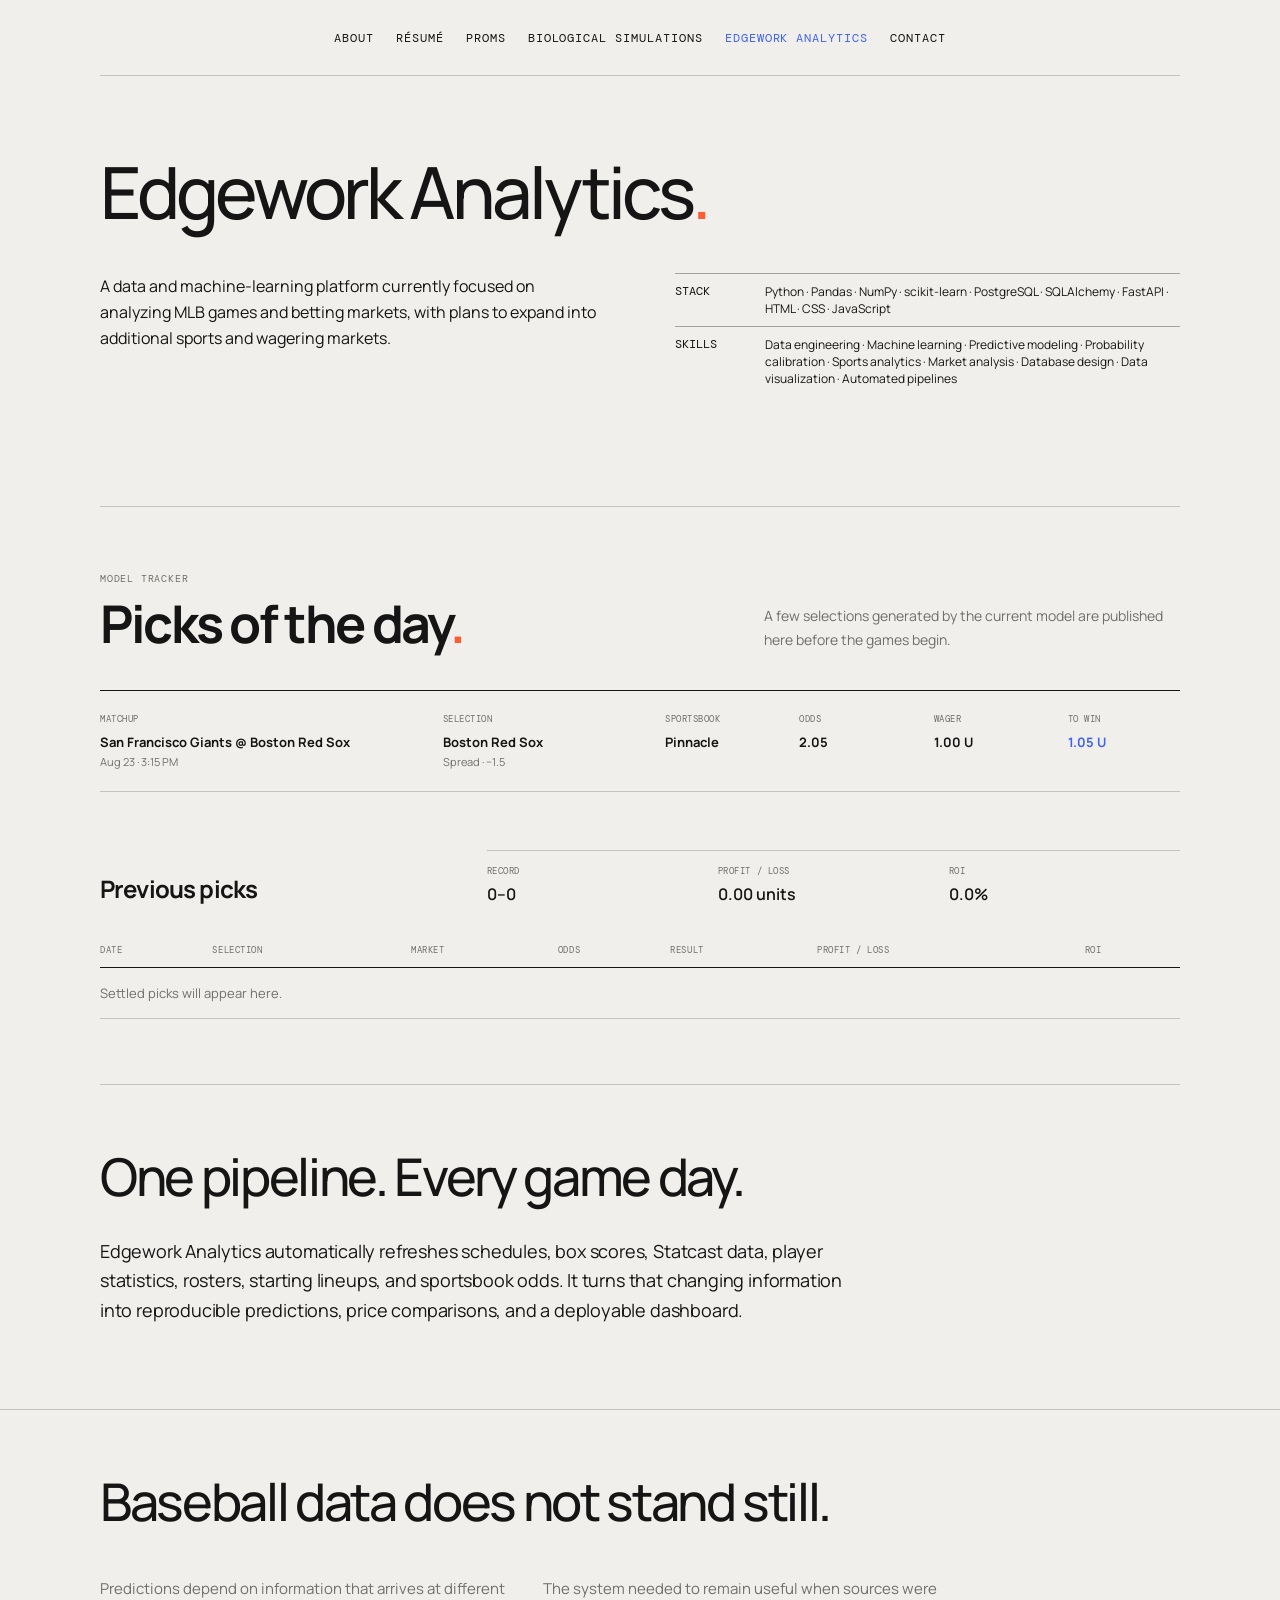
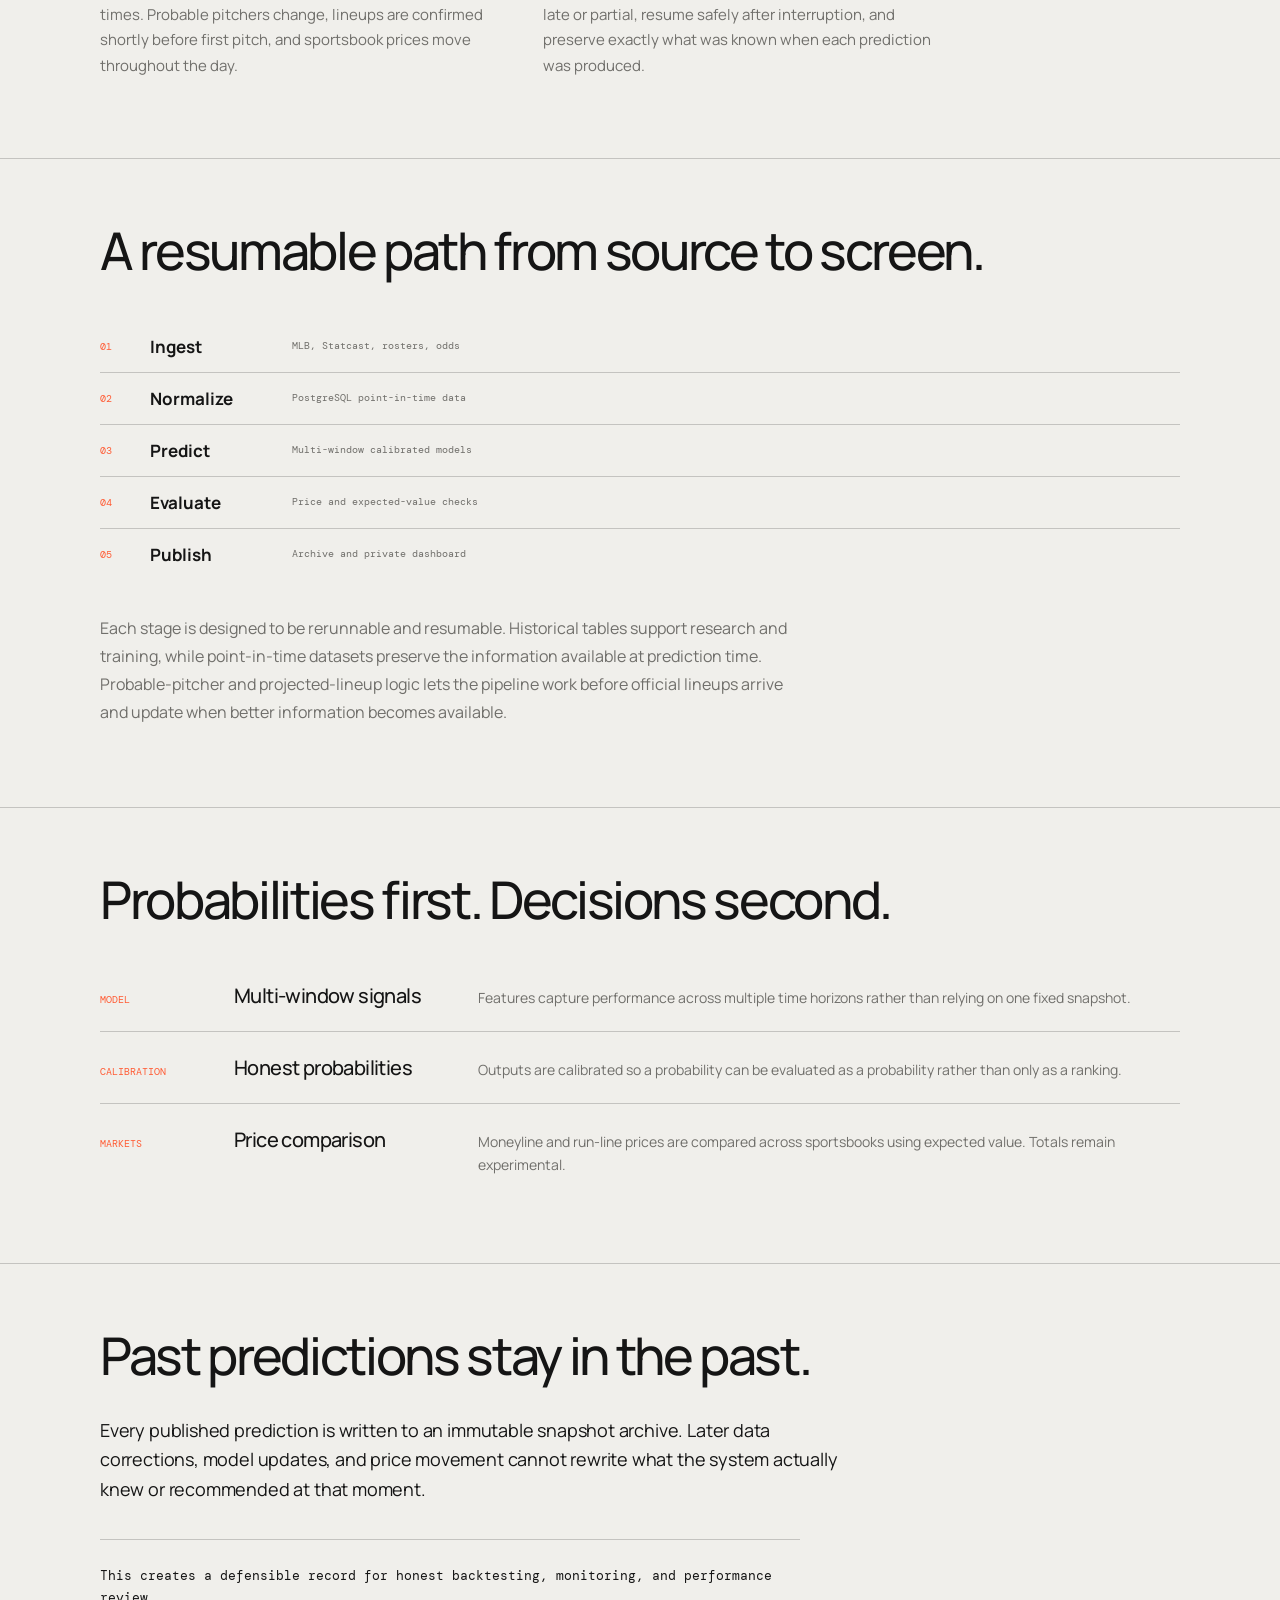
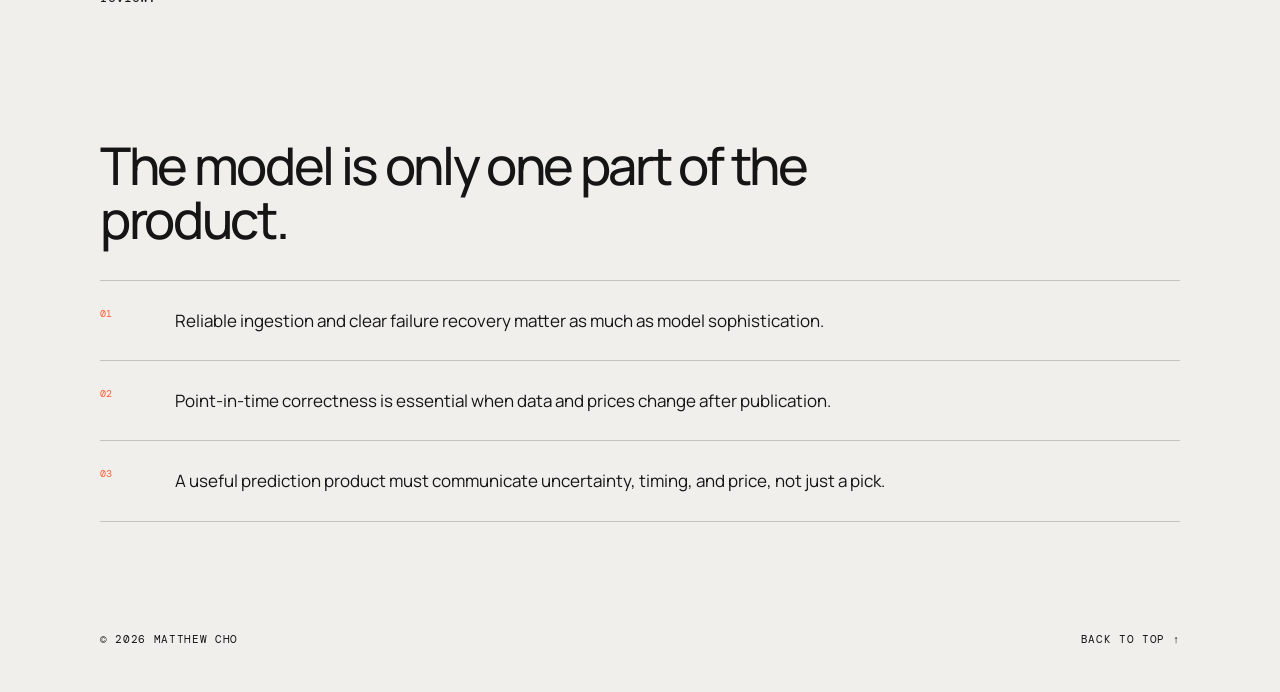
==== edgework-analytics.html @ ab82ff1a "Publish personal website" ====
<!doctype html>
<html lang="en">
  <head>
    <meta charset="UTF-8" />
    <meta name="viewport" content="width=device-width, initial-scale=1.0" />
    <meta
      name="description"
      content="Edgework Analytics, an end-to-end MLB analytics and prediction platform by Matthew Cho."
    />
    <meta name="theme-color" content="#3f63f2" />
    <title>Edgework Analytics | Matthew Cho</title>
    <link rel="preconnect" href="https://fonts.googleapis.com" />
    <link rel="preconnect" href="https://fonts.gstatic.com" crossorigin />
    <link
      href="https://fonts.googleapis.com/css2?family=DM+Mono:wght@300;400;500&family=Manrope:wght@400;500;600;700&display=swap"
      rel="stylesheet"
    />
    <link rel="stylesheet" href="styles.css" />
    <link rel="stylesheet" href="project.css" />
    <link rel="stylesheet" href="edgework.css" />
  </head>
  <body id="top" class="case-study edgework-study">
    <div class="noise" aria-hidden="true"></div>

    <header class="site-header case-header">
      <nav class="page-tabs" aria-label="Portfolio pages">
        <a href="index.html">About</a>
        <a href="resume.html">Résumé</a>
        <a href="proms.html">ProMS</a>
        <a href="biological-simulations.html">Biological Simulations</a>
        <a class="active" href="edgework-analytics.html" aria-current="page">Edgework Analytics</a>
        <a href="index.html#contact">Contact</a>
      </nav>
      <a class="header-cta" href="index.html#work">Back to work <span aria-hidden="true">↙</span></a>
    </header>

    <main>
      <section class="case-hero section-shell">
        <div class="case-eyebrow reveal">
          <span>Featured case study</span>
          <span>MLB analytics · 2026</span>
        </div>
        <h1 class="reveal">Edgework Analytics<span class="accent-dot">.</span></h1>
        <div class="case-intro reveal">
          <p>
            A data and machine-learning platform currently focused on analyzing MLB
            games and betting markets, with plans to expand into additional sports
            and wagering markets.
          </p>
          <dl>
            <div><dt>Stack</dt><dd>Python · Pandas · NumPy · scikit-learn · PostgreSQL · SQLAlchemy · FastAPI · HTML · CSS · JavaScript</dd></div>
            <div><dt>Skills</dt><dd>Data engineering · Machine learning · Predictive modeling · Probability calibration · Sports analytics · Market analysis · Database design · Data visualization · Automated pipelines</dd></div>
          </dl>
        </div>
        <div class="diamond-mark" aria-hidden="true">E/A</div>
      </section>

      <section id="picks" class="edgework-picks section-shell">
        <div class="picks-heading reveal">
          <div>
            <p class="picks-kicker">Model tracker</p>
            <h2>Picks of the day<span class="accent-dot">.</span></h2>
          </div>
          <p>A few selections generated by the current model are published here before the games begin.</p>
        </div>

        <div class="daily-picks reveal" aria-live="polite">
          <article class="pick-card" data-wager="1" data-odds="2.05">
            <div class="pick-matchup">
              <span>Matchup</span>
              <strong>San Francisco Giants @ Boston Red Sox</strong>
              <small>Aug 23 · 3:15 PM</small>
            </div>
            <div>
              <span>Selection</span>
              <strong>Boston Red Sox</strong>
              <small>Spread · −1.5</small>
            </div>
            <div>
              <span>Sportsbook</span>
              <strong>Pinnacle</strong>
            </div>
            <div>
              <span>Odds</span>
              <strong>2.05</strong>
            </div>
            <div>
              <span>Wager</span>
              <strong>1.00 U</strong>
            </div>
            <div>
              <span>To win</span>
              <strong class="pick-to-win">1.05 U</strong>
            </div>
          </article>
        </div>

        <div class="record-heading reveal">
          <h3>Previous picks</h3>
          <div class="record-summary" aria-label="Historical betting record">
            <div><span>Record</span><strong>0–0</strong></div>
            <div><span>Profit / loss</span><strong>0.00 units</strong></div>
            <div><span>ROI</span><strong>0.0%</strong></div>
          </div>
        </div>

        <div class="picks-table-wrap reveal">
          <table class="picks-table">
            <thead>
              <tr>
                <th>Date</th>
                <th>Selection</th>
                <th>Market</th>
                <th>Odds</th>
                <th>Result</th>
                <th>Profit / loss</th>
                <th>ROI</th>
              </tr>
            </thead>
            <tbody>
              <tr class="picks-table-empty">
                <td colspan="7">Settled picks will appear here.</td>
              </tr>
            </tbody>
          </table>
        </div>
      </section>

      <section id="overview" class="case-section section-shell">
        <div class="case-section-label reveal"><span>01</span><span>Overview</span></div>
        <div class="case-section-copy reveal">
          <h2>One pipeline. Every game day.</h2>
          <p class="case-lede">
            Edgework Analytics automatically refreshes schedules, box scores,
            Statcast data, player statistics, rosters, starting lineups, and
            sportsbook odds. It turns that changing information into reproducible
            predictions, price comparisons, and a deployable dashboard.
          </p>
          <div class="metric-placeholders">
            <div><strong></strong><span>Games processed<br />[add verified total]</span></div>
            <div><strong></strong><span>Daily data sources<br />[add exact count]</span></div>
            <div><strong></strong><span>Pipeline runtime<br />[add typical range]</span></div>
          </div>
        </div>
      </section>

      <section id="problem" class="case-section case-section-dark">
        <div class="section-shell case-section-inner">
          <div class="case-section-label reveal"><span>02</span><span>Problem</span></div>
          <div class="case-section-copy reveal">
            <h2>Baseball data does not stand still.</h2>
            <div class="two-column-copy">
              <p>
                Predictions depend on information that arrives at different times.
                Probable pitchers change, lineups are confirmed shortly before first
                pitch, and sportsbook prices move throughout the day.
              </p>
              <p>
                The system needed to remain useful when sources were late or partial,
                resume safely after interruption, and preserve exactly what was known
                when each prediction was produced.
              </p>
            </div>
          </div>
        </div>
      </section>

      <section id="system" class="case-section section-shell">
        <div class="case-section-label reveal"><span>03</span><span>System design</span></div>
        <div class="case-section-copy reveal">
          <h2>A resumable path from source to screen.</h2>
          <div class="system-flow reveal" aria-label="System flow">
            <div><span>01</span><strong>Ingest</strong><small>MLB, Statcast, rosters, odds</small></div>
            <div><span>02</span><strong>Normalize</strong><small>PostgreSQL point-in-time data</small></div>
            <div><span>03</span><strong>Predict</strong><small>Multi-window calibrated models</small></div>
            <div><span>04</span><strong>Evaluate</strong><small>Price and expected-value checks</small></div>
            <div><span>05</span><strong>Publish</strong><small>Archive and private dashboard</small></div>
          </div>
          <p>
            Each stage is designed to be rerunnable and resumable. Historical tables
            support research and training, while point-in-time datasets preserve the
            information available at prediction time. Probable-pitcher and
            projected-lineup logic lets the pipeline work before official lineups
            arrive and update when better information becomes available.
          </p>
        </div>
      </section>

      <section id="modeling" class="case-section case-blue">
        <div class="section-shell case-section-inner">
          <div class="case-section-label reveal"><span>04</span><span>Modeling</span></div>
          <div class="case-section-copy reveal">
            <h2>Probabilities first. Decisions second.</h2>
            <div class="feature-grid">
              <article class="reveal">
                <span>Model</span>
                <h3>Multi-window signals</h3>
                <p>Features capture performance across multiple time horizons rather than relying on one fixed snapshot.</p>
              </article>
              <article class="reveal">
                <span>Calibration</span>
                <h3>Honest probabilities</h3>
                <p>Outputs are calibrated so a probability can be evaluated as a probability rather than only as a ranking.</p>
              </article>
              <article class="reveal">
                <span>Markets</span>
                <h3>Price comparison</h3>
                <p>Moneyline and run-line prices are compared across sportsbooks using expected value. Totals remain experimental.</p>
              </article>
            </div>
          </div>
        </div>
      </section>

      <section id="integrity" class="case-section section-shell">
        <div class="case-section-label reveal"><span>05</span><span>Data integrity</span></div>
        <div class="case-section-copy reveal">
          <h2>Past predictions stay in the past.</h2>
          <p class="case-lede">
            Every published prediction is written to an immutable snapshot archive.
            Later data corrections, model updates, and price movement cannot rewrite
            what the system actually knew or recommended at that moment.
          </p>
          <div class="integrity-note reveal">
            <span aria-hidden="true">↳</span>
            <p>This creates a defensible record for honest backtesting, monitoring, and performance review.</p>
          </div>
        </div>
      </section>

      <section id="dashboard" class="gallery-section">
        <div class="section-shell">
          <div class="case-section-label reveal"><span>06</span><span>Dashboard</span></div>
          <div class="gallery-heading reveal">
            <h2>Analysis, made usable.</h2>
            <p>
              The pipeline generates and deploys a private dashboard that brings
              model probabilities, market prices, and archived results into one view.
            </p>
          </div>
          <div class="dashboard-gallery">
            <figure class="shot shot-desktop reveal">
              <div class="shot-placeholder">
                <span>Desktop dashboard screenshot</span>
                <small>Replace with final 16:10 capture</small>
              </div>
              <figcaption>Daily slate and model overview · [Add screenshot]</figcaption>
            </figure>
            <figure class="shot shot-mobile reveal">
              <div class="shot-placeholder">
                <span>Mobile dashboard</span>
                <small>Replace with final phone capture</small>
              </div>
              <figcaption>Responsive game view · [Add screenshot]</figcaption>
            </figure>
            <figure class="shot shot-wide reveal">
              <div class="shot-placeholder">
                <span>Odds comparison screenshot</span>
                <small>Replace with final wide capture</small>
              </div>
              <figcaption>Sportsbook price comparison · [Add screenshot]</figcaption>
            </figure>
          </div>
        </div>
      </section>

      <section id="lessons" class="case-section lessons section-shell">
        <div class="case-section-label reveal"><span>07</span><span>Lessons learned</span></div>
        <div class="case-section-copy reveal">
          <h2>The model is only one part of the product.</h2>
          <div class="lesson-list">
            <p class="reveal"><span>01</span>Reliable ingestion and clear failure recovery matter as much as model sophistication.</p>
            <p class="reveal"><span>02</span>Point-in-time correctness is essential when data and prices change after publication.</p>
            <p class="reveal"><span>03</span>A useful prediction product must communicate uncertainty, timing, and price, not just a pick.</p>
          </div>
        </div>
      </section>

      <section class="case-next">
        <div class="section-shell">
          <p>Next project</p>
          <a href="index.html#work">Return to selected work <span>↗</span></a>
        </div>
      </section>
    </main>

    <footer class="site-footer section-shell">
      <span>© <span id="year"></span> Matthew Cho</span>
      <div class="social-links">
        <a href="https://github.com/MatthewCho8" target="_blank" rel="noreferrer">GitHub</a>
        <a href="https://www.linkedin.com/in/matthewcho8" target="_blank" rel="noreferrer">LinkedIn</a>
      </div>
      <a href="#top">Back to top ↑</a>
    </footer>

    <script src="project.js"></script>
    <script src="edgework.js"></script>
  </body>
</html>
---- styles.css ----
:root {
  --paper: #f0efeb;
  --ink: #151515;
  --muted: #706f6b;
  --line: rgba(21, 21, 21, 0.2);
  --orange: #ff5c35;
  --lime: #c7ff5e;
  --blue: #3f63f2;
  --max: 1080px;
}

* {
  box-sizing: border-box;
}

[hidden] {
  display: none !important;
}

html {
  scroll-behavior: smooth;
}

body {
  margin: 0;
  background: var(--paper);
  color: var(--ink);
  font-family: "Manrope", sans-serif;
  overflow-x: hidden;
}

::selection {
  background: var(--lime);
  color: var(--ink);
}

a {
  color: inherit;
  text-decoration: none;
}

.noise {
  display: none;
}

.section-shell,
.site-header {
  width: min(calc(100% - 64px), var(--max));
  margin-inline: auto;
}

.site-header {
  height: 76px;
  display: grid;
  grid-template-columns: 1fr;
  align-items: center;
  border-bottom: 1px solid var(--line);
  font-family: "DM Mono", monospace;
  font-size: 12px;
  text-transform: uppercase;
  letter-spacing: 0.08em;
}

.wordmark {
  display: flex;
  align-items: center;
  gap: 9px;
  font-weight: 500;
}

.wordmark-dot,
.status-dot {
  width: 9px;
  height: 9px;
  display: inline-block;
  border-radius: 50%;
  background: var(--orange);
}

.site-header nav {
  display: flex;
  gap: 22px;
  justify-content: center;
}

.site-header nav a,
.social-links a {
  position: relative;
}

.page-tabs a {
  padding: 9px 0;
  white-space: nowrap;
  transition: background 180ms, color 180ms;
}

.page-tabs a.active {
  color: var(--blue);
}

.page-tabs a.active::after {
  display: none;
}

.site-header nav a::after,
.social-links a::after {
  content: "";
  position: absolute;
  right: 0;
  bottom: -4px;
  left: 0;
  height: 1px;
  background: currentColor;
  transform: scaleX(0);
  transform-origin: right;
  transition: transform 250ms ease;
}

.site-header nav a:hover::after,
.social-links a:hover::after {
  transform: scaleX(1);
  transform-origin: left;
}

.header-cta {
  display: none;
}

.header-cta:hover {
  background: var(--ink);
  color: var(--paper);
}

.hero {
  min-height: auto;
  position: relative;
  padding: 70px 0 45px;
  display: grid;
  grid-template-columns: minmax(0, 1fr) 320px;
  grid-template-rows: auto auto;
  column-gap: 72px;
  align-items: center;
}

.hero-kicker,
.section-label {
  display: flex;
  align-items: center;
  gap: 11px;
  font-family: "DM Mono", monospace;
  font-size: 11px;
  letter-spacing: 0.08em;
  text-transform: uppercase;
}

.status-dot {
  width: 7px;
  height: 7px;
  background: #55a64a;
  box-shadow: 0 0 0 5px rgba(85, 166, 74, 0.12);
}

.hero h1 {
  margin: 0 0 48px;
  max-width: 900px;
  font-size: clamp(48px, 5.8vw, 76px);
  font-weight: 500;
  line-height: 1;
  letter-spacing: -0.055em;
}

.hero-photo {
  grid-column: 2;
  grid-row: 1 / -1;
  width: 100%;
  height: auto;
  aspect-ratio: 3 / 4;
  object-fit: cover;
  object-position: center;
  padding: 9px;
  border: 1px solid var(--ink);
  border-radius: 0;
  background: #f8f7f3;
  box-shadow: 8px 8px 0 #dedcd5;
  image-rendering: auto;
}

.hero h1 em,
.about h2 em,
.contact h2 em {
  font-family: Georgia, serif;
  font-weight: 400;
}

.hero-accent {
  position: relative;
  z-index: 0;
}

.hero-accent::after {
  display: none;
}

.hero-accent { color: var(--blue); }

.hero-footer {
  grid-column: 1;
  display: flex;
  justify-content: space-between;
  align-items: end;
  padding-right: 0;
}

.hero-blurb {
  max-width: 680px;
}

.hero-footer p {
  margin: 0;
  color: var(--muted);
  font-size: 16px;
  line-height: 1.7;
  text-align: justify;
}

.hero-footer p + p {
  margin-top: 18px;
}

.round-link {
  display: none;
}

.round-link:hover {
  transform: rotate(-45deg);
  background: var(--ink);
  color: var(--paper);
}

.round-link svg {
  width: 23px;
  fill: none;
  stroke: currentColor;
  stroke-width: 1.5;
}

.hero-index {
  display: none;
}

.projects,
.experience,
.research {
  padding-top: 55px;
  padding-bottom: 70px;
}

.section-label {
  justify-content: space-between;
  padding-bottom: 18px;
  border-bottom: 1px solid var(--line);
}

.section-label span:last-child:not(:first-child) { display: none; }

.section-heading {
  margin: 38px 0 46px;
  font-size: clamp(36px, 4.5vw, 52px);
  font-weight: 500;
  letter-spacing: -0.055em;
}

.accent-dot {
  color: var(--orange);
}

.project {
  position: relative;
  display: grid;
  grid-template-columns: 50px 1fr 30px;
  gap: 25px;
  align-items: center;
  padding: 28px 0;
  border-top: 1px solid var(--line);
  cursor: pointer;
}

.project-featured {
  margin-bottom: 0;
  padding: 28px 0;
  border-top: 1px solid var(--line);
  background: transparent;
  color: var(--ink);
}

.project-featured .project-number,
.project-featured .project-tags {
  color: var(--muted);
}

.project-featured .project-tags span {
  border-color: var(--line);
}

.project-featured::after {
  display: none;
}

.project:last-child {
  border-bottom: 1px solid var(--line);
}

.project-number,
.project-tags,
.experience-date {
  font: 11px "DM Mono", monospace;
  color: var(--muted);
  text-transform: uppercase;
  letter-spacing: 0.07em;
}

.project h3 {
  margin: 0;
  font-size: clamp(24px, 2.7vw, 34px);
  font-weight: 500;
  letter-spacing: -0.04em;
  transition: transform 250ms;
}

.project-copy {
  display: block;
}

.project-description {
  display: block;
  max-width: 650px;
  margin-top: 8px;
  color: var(--muted);
  font-size: 14px;
  line-height: 1.55;
}

.project:hover h3 {
  transform: translateX(12px);
}

.project-tags {
  display: none;
  gap: 8px;
  flex-wrap: wrap;
}

.project-tags span {
  border: 1px solid var(--line);
  border-radius: 99px;
  padding: 6px 9px;
}

.project-arrow {
  font-size: 24px;
  transition: transform 250ms;
}

.project:hover .project-arrow {
  transform: translate(5px, -5px);
}

.project-preview {
  display: none;
}

.project-preview::before {
  content: "";
  width: 62%;
  height: 56%;
  border: 1px solid rgba(255, 255, 255, 0.65);
  border-radius: 50%;
}

.project:hover .project-preview {
  opacity: 1;
  transform: translate(-50%, -50%) rotate(-4deg) scale(1);
}

.about {
  min-height: auto;
  position: relative;
  display: grid;
  grid-template-columns: minmax(0, 1fr);
  gap: 0;
  align-items: center;
  padding-top: 100px;
  padding-bottom: 100px;
}

.about::before {
  content: "";
  position: absolute;
  z-index: -1;
  width: 100vw;
  left: 50%;
  top: 0;
  bottom: 0;
  transform: translateX(-50%);
  background: var(--paper);
}

.about,
.about .section-label {
  color: var(--ink);
  border-color: var(--line);
}

.about-number {
  display: none;
}

.about h2 {
  max-width: 760px;
  margin: 42px 0;
  max-width: 800px;
  font-size: clamp(36px, 4.5vw, 52px);
  font-weight: 500;
  line-height: 1.02;
  letter-spacing: -0.06em;
}

.circled {
  position: relative;
  white-space: nowrap;
}

.circled::after {
  display: none;
}

.circled { color: var(--blue); }

.about-body {
  display: block;
  max-width: 650px;
  color: var(--muted);
  font-size: 14px;
  line-height: 1.75;
}

.about-body p + p { margin-top: 20px; }

.about-card {
  display: none;
}

.portrait-placeholder {
  aspect-ratio: 1;
  display: grid;
  place-items: center;
  background: var(--blue);
  color: white;
  font-size: 75px;
  font-weight: 600;
  letter-spacing: -0.08em;
}

.about-card p {
  margin: 22px 6px 0;
  font: 13px/1.5 "DM Mono", monospace;
}

.scribble {
  display: none;
}

.experience-list {
  border-bottom: 1px solid var(--line);
}

.experience-row {
  display: grid;
  grid-template-columns: 1.5fr 1fr 0.7fr;
  align-items: baseline;
  padding: 28px 0;
  border-top: 1px solid var(--line);
}

.experience-row h3,
.experience-row p {
  margin: 0;
}

.experience-row h3 {
  font-size: 22px;
  font-weight: 500;
}

.experience-role {
  color: var(--muted);
  font-size: 14px;
}

.experience-date {
  text-align: right;
}

.research {
  position: relative;
}

.research::before {
  content: "";
  position: absolute;
  z-index: -1;
  width: 100vw;
  left: 50%;
  top: 0;
  bottom: 0;
  transform: translateX(-50%);
  background: var(--paper);
}

.publication-list {
  border-bottom: 1px solid var(--line);
}

.publication {
  display: grid;
  grid-template-columns: 90px 1fr;
  gap: 35px;
  padding: 30px 0;
  border-top: 1px solid var(--line);
}

.publication-year,
.skills-title {
  font: 11px "DM Mono", monospace;
  text-transform: uppercase;
  letter-spacing: 0.08em;
}

.publication h3 {
  max-width: 900px;
  margin: 0;
  font-size: clamp(19px, 2.2vw, 28px);
  font-weight: 500;
  line-height: 1.3;
  letter-spacing: -0.025em;
}

.publication h3 a:hover {
  color: var(--blue);
}

.publication-arrow {
  color: var(--blue);
  font: 14px "DM Mono", monospace;
}

.publication p {
  margin: 12px 0 0;
  color: var(--muted);
  font-size: 13px;
}

.skills-block,
.awards-block {
  display: grid;
  grid-template-columns: 125px 1fr;
  gap: 35px;
  margin-top: 70px;
}

.skills-title {
  margin: 10px 0 0;
}

.skills-list {
  display: flex;
  flex-wrap: wrap;
  gap: 10px;
}

.skills-list span {
  padding: 4px 0;
  border: 0;
  border-radius: 0;
  font: 12px "DM Mono", monospace;
}

.skills-list span:not(:last-child)::after {
  content: "·";
  margin-left: 10px;
  color: var(--muted);
}

.awards-list p {
  display: flex;
  justify-content: space-between;
  gap: 20px;
  margin: 0;
  padding: 15px 0;
  border-top: 1px solid var(--line);
  font-size: 13px;
}

.awards-list p:last-child {
  border-bottom: 1px solid var(--line);
}

.awards-list p span:last-child {
  font-family: "DM Mono", monospace;
}

.contact {
  position: relative;
  min-height: 360px;
  display: flex;
  flex-direction: column;
  align-items: center;
  justify-content: center;
  text-align: center;
}

.contact::before {
  content: "";
  position: absolute;
  z-index: -1;
  width: 100vw;
  left: 50%;
  top: 0;
  bottom: 0;
  transform: translateX(-50%);
  background: var(--paper);
}

.contact > p {
  margin: 0 0 30px;
  font: 11px "DM Mono", monospace;
  text-transform: uppercase;
  letter-spacing: 0.09em;
}

.contact h2 {
  margin: 0;
  font-size: clamp(44px, 6vw, 68px);
  font-weight: 500;
  line-height: 0.88;
  letter-spacing: -0.07em;
}

.contact-link {
  display: flex;
  gap: 80px;
  margin-top: 32px;
  padding-bottom: 8px;
  border-bottom: 1px solid;
  font: 13px "DM Mono", monospace;
}

.contact-link > span:last-child:not(:first-child) {
  display: none;
}

.contact-socials {
  display: flex;
  gap: 28px;
  margin-top: 28px;
  font: 12px "DM Mono", monospace;
}

.contact-socials a {
  padding-bottom: 4px;
  border-bottom: 1px solid var(--line);
}

.contact-orbit {
  display: none;
}

.contact-orbit span {
  display: none;
}

.contact-orbit::after {
  content: "↗";
  position: absolute;
  inset: 30px;
  display: grid;
  place-items: center;
  border-radius: 50%;
  background: var(--ink);
  color: var(--paper);
  font-size: 24px;
}

.site-footer {
  min-height: 105px;
  display: grid;
  grid-template-columns: 1fr auto;
  align-items: center;
  font: 11px "DM Mono", monospace;
  text-transform: uppercase;
  letter-spacing: 0.06em;
}

.social-links {
  display: flex;
  gap: 28px;
}

#back-to-top {
  justify-self: end;
  border: 0;
  background: none;
  color: inherit;
  font: inherit;
  text-transform: inherit;
  letter-spacing: inherit;
  cursor: pointer;
}

.reveal {
  opacity: 0;
  transform: translateY(12px);
  transition: opacity 500ms ease, transform 500ms ease;
}

.reveal.is-visible {
  opacity: 1;
  transform: translateY(0);
}

@keyframes spin {
  to { transform: rotate(360deg); }
}

@media (min-width: 801px) and (max-width: 1100px) {
  .hero {
    grid-template-columns: minmax(0, 1fr) 260px;
    column-gap: 42px;
  }

  .hero h1 {
    max-width: none;
    font-size: clamp(44px, 5.4vw, 60px);
  }
}

@media (max-width: 800px) {
  .section-shell,
  .site-header {
    width: min(calc(100% - 36px), var(--max));
  }

  .site-header {
    width: 100%;
    height: auto;
    min-height: 122px;
    grid-template-columns: 1fr auto;
    padding: 16px 18px 12px;
    gap: 12px;
  }

  .site-header nav {
    grid-column: 1 / -1;
    grid-row: 2;
    width: 100%;
    display: grid;
    grid-template-columns: repeat(6, auto);
    justify-content: start;
    gap: 2px;
    overflow-x: auto;
    scrollbar-width: none;
  }

  .site-header nav::-webkit-scrollbar {
    display: none;
  }

  .page-tabs a {
    padding: 9px 7px;
    text-align: center;
    font-size: 8px;
  }

  .hero {
    padding-top: 45px;
    min-height: 620px;
    display: flex;
    flex-direction: column;
    align-items: stretch;
  }

  .hero h1 {
    font-size: clamp(48px, 14vw, 72px);
  }

  .hero-photo {
    width: 100%;
    height: auto;
    aspect-ratio: 3 / 4;
    margin: 42px 0 0;
    object-position: center;
  }

  .hero-footer {
    padding: 0;
  }

  .hero-footer p {
    max-width: 100%;
  }

  .projects,
  .experience,
  .research {
    padding-top: 50px;
    padding-bottom: 65px;
  }

  .project {
    grid-template-columns: 38px 1fr 30px;
    gap: 12px;
    padding: 27px 0;
  }

  .project-featured {
    padding: 27px 0;
  }

  .project-tags {
    display: none;
  }

  .project-preview {
    display: none;
  }

  .about {
    grid-template-columns: 1fr;
    gap: 25px;
    padding-top: 90px;
    padding-bottom: 100px;
  }

  .about-number {
    display: none;
  }

  .about h2 {
    margin: 45px 0;
  }

  .about-body {
    grid-template-columns: 1fr;
    gap: 10px;
  }

  .about-card {
    width: min(75%, 300px);
    margin: 30px auto 0;
  }

  .experience-row {
    grid-template-columns: 1fr auto;
    gap: 10px;
  }

  .experience-role {
    grid-column: 1 / -1;
    grid-row: 2;
  }

  .experience-date {
    grid-column: 2;
    grid-row: 1;
  }

  .publication {
    grid-template-columns: 1fr;
    gap: 10px;
  }

  .skills-block,
  .awards-block {
    grid-template-columns: 1fr;
    gap: 20px;
  }

  .contact {
    min-height: 460px;
  }

  .contact-orbit {
    display: none;
  }

  .contact-link {
    gap: 25px;
    margin-top: 50px;
  }

  .site-footer {
    grid-template-columns: 1fr auto;
    row-gap: 16px;
    padding: 28px 0;
  }

  .social-links {
    grid-column: 1 / -1;
    grid-row: 2;
  }
}

@media (prefers-reduced-motion: reduce) {
  html { scroll-behavior: auto; }
  *, *::before, *::after {
    animation-duration: 0.01ms !important;
    animation-iteration-count: 1 !important;
    transition-duration: 0.01ms !important;
  }
}
---- project.css ----
.case-study {
  --case-blue: #3f63f2;
}

.case-header {
  position: relative;
  z-index: 2;
}

.case-hero {
  min-height: calc(100vh - 90px);
  position: relative;
  display: flex;
  flex-direction: column;
  justify-content: center;
  padding: 70px 0;
}

.case-hero::before {
  content: "";
  position: absolute;
  z-index: -1;
  width: 100vw;
  left: 50%;
  inset-block: 0;
  transform: translateX(-50%);
  background: var(--case-blue);
}

.case-eyebrow {
  display: flex;
  justify-content: space-between;
  font: 11px "DM Mono", monospace;
  letter-spacing: 0.09em;
  text-transform: uppercase;
}

.case-hero h1 {
  margin: 65px 0 55px;
  color: white;
  font-size: clamp(74px, 13vw, 176px);
  font-weight: 500;
  line-height: 0.77;
  letter-spacing: -0.08em;
}

.case-hero h1 em {
  font-family: Georgia, serif;
  font-weight: 400;
}

.case-intro {
  display: grid;
  grid-template-columns: 1fr 1fr;
  gap: 10%;
  align-items: end;
}

.case-intro > p {
  max-width: 520px;
  margin: 0;
  color: white;
  font-size: 18px;
  line-height: 1.6;
}

.case-intro dl {
  margin: 0;
}

.case-intro dl div {
  display: grid;
  grid-template-columns: 90px 1fr;
  padding: 9px 0;
  border-top: 1px solid rgba(21, 21, 21, 0.35);
  font-size: 12px;
}

.case-intro dt {
  font-family: "DM Mono", monospace;
  text-transform: uppercase;
}

.case-intro dd {
  margin: 0;
}

.diamond-mark {
  position: absolute;
  right: 0;
  top: 20%;
  width: 72px;
  height: 72px;
  display: grid;
  place-items: center;
  border: 1px solid var(--lime);
  color: var(--lime);
  font: 12px "DM Mono", monospace;
  transform: rotate(45deg);
}

.diamond-mark::first-line {
  transform: rotate(-45deg);
}

.case-section {
  padding-top: 135px;
  padding-bottom: 135px;
  display: grid;
  grid-template-columns: 160px 1fr;
  gap: 45px;
}

.case-section-inner {
  display: grid;
  grid-template-columns: 160px 1fr;
  gap: 45px;
}

.case-section-label {
  display: flex;
  gap: 18px;
  padding-top: 12px;
  font: 10px "DM Mono", monospace;
  letter-spacing: 0.08em;
  text-transform: uppercase;
}

.case-section-label span:first-child {
  color: var(--orange);
}

.case-section-copy h2,
.gallery-heading h2 {
  margin: 0 0 55px;
  max-width: 890px;
  font-size: clamp(45px, 6.5vw, 86px);
  font-weight: 500;
  line-height: 0.98;
  letter-spacing: -0.06em;
}

.case-lede {
  max-width: 830px;
  font-size: clamp(20px, 2.4vw, 29px);
  line-height: 1.5;
  letter-spacing: -0.025em;
}

.metric-placeholders {
  display: grid;
  grid-template-columns: repeat(3, 1fr);
  margin-top: 80px;
  border-top: 1px solid var(--line);
  border-bottom: 1px solid var(--line);
}

.metric-placeholders div {
  padding: 28px 15px;
  border-right: 1px solid var(--line);
}

.metric-placeholders div:last-child {
  border: 0;
}

.metric-placeholders strong {
  display: block;
  font-size: 54px;
  font-weight: 500;
}

.metric-placeholders span {
  color: var(--muted);
  font: 10px/1.5 "DM Mono", monospace;
  text-transform: uppercase;
}

.case-section-dark,
.case-blue {
  position: relative;
  background: var(--ink);
  color: var(--paper);
  padding: 135px 0;
}

.case-blue {
  background: var(--case-blue);
}

.case-section-dark .case-section-label span:first-child,
.case-blue .case-section-label span:first-child {
  color: var(--lime);
}

.two-column-copy {
  display: grid;
  grid-template-columns: 1fr 1fr;
  gap: 60px;
  max-width: 850px;
  color: #b9b8b3;
  font-size: 16px;
  line-height: 1.75;
}

.system-flow {
  display: grid;
  grid-template-columns: repeat(5, 1fr);
  margin: 75px 0 55px;
}

.system-flow div {
  position: relative;
  min-height: 175px;
  display: flex;
  flex-direction: column;
  padding: 17px;
  border: 1px solid var(--line);
  border-right: 0;
}

.system-flow div:last-child {
  border-right: 1px solid var(--line);
}

.system-flow div:not(:last-child)::after {
  content: "→";
  position: absolute;
  z-index: 1;
  right: -12px;
  top: 50%;
  width: 24px;
  height: 24px;
  display: grid;
  place-items: center;
  border-radius: 50%;
  background: var(--paper);
  font-size: 12px;
}

.system-flow span {
  color: var(--orange);
  font: 10px "DM Mono", monospace;
}

.system-flow strong {
  margin-top: auto;
  font-size: 17px;
}

.system-flow small {
  min-height: 30px;
  margin-top: 9px;
  color: var(--muted);
  font: 9px/1.45 "DM Mono", monospace;
}

.case-section-copy > p:not(.case-lede) {
  max-width: 700px;
  color: var(--muted);
  line-height: 1.75;
}

.feature-grid {
  display: grid;
  grid-template-columns: repeat(3, 1fr);
  gap: 1px;
  background: rgba(255, 255, 255, 0.3);
}

.feature-grid article {
  min-height: 300px;
  padding: 30px;
  background: var(--case-blue);
}

.feature-grid article > span {
  color: var(--lime);
  font: 10px "DM Mono", monospace;
  text-transform: uppercase;
}

.feature-grid h3 {
  margin: 100px 0 15px;
  font-size: 26px;
  font-weight: 500;
  letter-spacing: -0.03em;
}

.feature-grid p {
  margin: 0;
  color: rgba(255, 255, 255, 0.72);
  font-size: 13px;
  line-height: 1.65;
}

.integrity-note {
  max-width: 700px;
  display: grid;
  grid-template-columns: 60px 1fr;
  margin-top: 55px;
  padding-top: 25px;
  border-top: 1px solid var(--line);
}

.integrity-note span {
  color: var(--orange);
  font-size: 30px;
}

.integrity-note p {
  margin: 0;
  font: 13px/1.7 "DM Mono", monospace;
}

.gallery-section {
  padding: 130px 0;
  background: #dce6ff;
}

.gallery-heading {
  display: grid;
  grid-template-columns: 1fr 0.6fr;
  gap: 70px;
  align-items: end;
  margin: 55px 0 75px 205px;
}

.gallery-heading h2 {
  margin: 0;
}

.gallery-heading p {
  margin: 0;
  color: var(--muted);
  font-size: 14px;
  line-height: 1.7;
}

.dashboard-gallery {
  display: grid;
  grid-template-columns: 1fr 0.34fr;
  gap: 40px;
}

.shot {
  margin: 0;
}

.shot-placeholder {
  aspect-ratio: 16 / 10;
  display: flex;
  flex-direction: column;
  align-items: center;
  justify-content: center;
  gap: 10px;
  border: 1px dashed rgba(21, 21, 21, 0.45);
  background:
    linear-gradient(rgba(255,255,255,.5) 1px, transparent 1px),
    linear-gradient(90deg, rgba(255,255,255,.5) 1px, transparent 1px);
  background-size: 24px 24px;
  font: 12px "DM Mono", monospace;
  text-align: center;
}

.shot-placeholder small {
  color: var(--muted);
}

.shot-mobile .shot-placeholder {
  aspect-ratio: 9 / 18;
}

.shot-wide {
  grid-column: 1 / -1;
}

.shot-wide .shot-placeholder {
  aspect-ratio: 2.4 / 1;
}

.shot figcaption {
  margin-top: 12px;
  color: var(--muted);
  font: 10px "DM Mono", monospace;
  text-transform: uppercase;
}

.lesson-list {
  border-bottom: 1px solid var(--line);
}

.lesson-list p {
  display: grid;
  grid-template-columns: 55px 1fr;
  gap: 20px;
  margin: 0;
  padding: 26px 0;
  border-top: 1px solid var(--line);
  font-size: 17px;
  line-height: 1.6;
}

.lesson-list span {
  color: var(--orange);
  font: 10px "DM Mono", monospace;
}

.case-next {
  padding: 110px 0;
  background: var(--orange);
}

.case-next p {
  font: 10px "DM Mono", monospace;
  text-transform: uppercase;
}

.case-next a {
  display: flex;
  justify-content: space-between;
  font-size: clamp(37px, 6vw, 75px);
  font-weight: 500;
  letter-spacing: -0.05em;
}

@media (max-width: 800px) {
  .case-hero {
    min-height: 720px;
  }

  .case-hero h1 {
    margin: 70px 0 60px;
    font-size: clamp(66px, 21vw, 105px);
  }

  .case-intro {
    grid-template-columns: 1fr;
    gap: 40px;
  }

  .case-intro > p {
    font-size: 15px;
  }

  .diamond-mark {
    width: 50px;
    height: 50px;
    top: 9%;
  }

  .case-section,
  .case-section-inner {
    grid-template-columns: 1fr;
    gap: 35px;
  }

  .case-section,
  .case-section-dark,
  .case-blue {
    padding-top: 90px;
    padding-bottom: 90px;
  }

  .two-column-copy,
  .feature-grid {
    grid-template-columns: 1fr;
    gap: 15px;
  }

  .metric-placeholders {
    grid-template-columns: 1fr;
  }

  .metric-placeholders div {
    display: grid;
    grid-template-columns: 80px 1fr;
    align-items: center;
    border-right: 0;
    border-bottom: 1px solid var(--line);
  }

  .system-flow {
    grid-template-columns: 1fr;
  }

  .system-flow div {
    min-height: 120px;
    border-right: 1px solid var(--line);
    border-bottom: 0;
  }

  .system-flow div:last-child {
    border-bottom: 1px solid var(--line);
  }

  .system-flow div:not(:last-child)::after {
    content: "↓";
    right: 22px;
    top: auto;
    bottom: -12px;
  }

  .feature-grid article {
    min-height: 230px;
  }

  .feature-grid h3 {
    margin-top: 65px;
  }

  .gallery-section {
    padding: 90px 0;
  }

  .gallery-heading {
    grid-template-columns: 1fr;
    gap: 10px;
    margin: 45px 0;
  }

  .dashboard-gallery {
    grid-template-columns: 1fr 0.47fr;
    gap: 16px;
  }

  .shot-wide {
    grid-column: 1 / -1;
  }
}
---- edgework.css ----
.edgework-study .case-section-label,
.edgework-study .case-eyebrow,
.edgework-study .diamond-mark,
.edgework-study .metric-placeholders,
.edgework-study .gallery-section,
.edgework-study .case-next,
.edgework-study .social-links {
  display: none;
}

.edgework-study .case-hero {
  min-height: 430px;
  padding-top: 42px;
  padding-bottom: 70px;
}

.edgework-study .case-hero::before {
  background: var(--paper);
}

.edgework-study .case-hero h1 {
  margin: 0 0 46px;
  color: var(--ink);
  font-size: clamp(44px, 6.3vw, 72px);
  line-height: .95;
  letter-spacing: -.055em;
  white-space: nowrap;
}

.edgework-study .accent-dot {
  color: var(--orange);
}

.edgework-study .case-intro {
  gap: 70px;
  align-items: start;
}

.edgework-study .case-intro > p {
  max-width: 520px;
  margin: 0;
  color: var(--ink);
  font-size: 16px;
  line-height: 1.65;
}

.edgework-study .case-intro dl {
  margin: 0;
}

.edgework-picks {
  padding-top: 65px;
  padding-bottom: 65px;
  border-top: 1px solid var(--line);
  border-bottom: 1px solid var(--line);
}

.picks-heading {
  display: grid;
  grid-template-columns: 1fr .7fr;
  gap: 70px;
  align-items: end;
}

.picks-kicker {
  margin: 0 0 12px;
  color: var(--muted);
  font: 10px "DM Mono", monospace;
  letter-spacing: .08em;
  text-transform: uppercase;
}

.picks-heading h2 {
  margin: 0;
  font-size: clamp(34px, 4.5vw, 52px);
  line-height: 1.05;
  letter-spacing: -.045em;
}

.picks-heading > p {
  max-width: 470px;
  margin: 0;
  color: var(--muted);
  font-size: 14px;
  line-height: 1.7;
}

.daily-picks {
  margin-top: 38px;
}

.pick-card {
  display: grid;
  grid-template-columns: 2fr 1.25fr repeat(4, .7fr);
  gap: 22px;
  align-items: start;
  padding: 22px 0;
  border-top: 1px solid var(--ink);
  border-bottom: 1px solid var(--line);
}

.pick-card div > span,
.pick-card strong,
.pick-card small {
  display: block;
}

.pick-card div > span {
  margin-bottom: 8px;
  color: var(--muted);
  font: 9px "DM Mono", monospace;
  letter-spacing: .06em;
  text-transform: uppercase;
}

.pick-card strong {
  font-size: 13px;
  line-height: 1.4;
}

.pick-card small {
  margin-top: 3px;
  color: var(--muted);
  font-size: 11px;
  line-height: 1.4;
}

.pick-to-win {
  color: var(--blue);
}

.picks-empty {
  margin: 0;
  padding: 28px 0;
  border-top: 1px solid var(--line);
  border-bottom: 1px solid var(--line);
  color: var(--muted);
  font-size: 14px;
}

.record-heading {
  display: grid;
  grid-template-columns: 1fr 2fr;
  gap: 40px;
  align-items: end;
  margin-top: 58px;
}

.record-heading h3 {
  margin: 0;
  font-size: 24px;
  letter-spacing: -.035em;
}

.record-summary {
  display: grid;
  grid-template-columns: repeat(3, 1fr);
  border-top: 1px solid var(--line);
}

.record-summary div {
  padding: 14px 0 0;
}

.record-summary span,
.record-summary strong {
  display: block;
}

.record-summary span {
  margin-bottom: 6px;
  color: var(--muted);
  font: 9px "DM Mono", monospace;
  letter-spacing: .06em;
  text-transform: uppercase;
}

.record-summary strong {
  font-size: 16px;
  font-weight: 600;
}

.picks-table-wrap {
  margin-top: 28px;
  overflow-x: auto;
}

.picks-table {
  width: 100%;
  min-width: 760px;
  border-collapse: collapse;
  text-align: left;
}

.picks-table th {
  padding: 11px 14px 11px 0;
  border-bottom: 1px solid var(--ink);
  color: var(--muted);
  font: 9px "DM Mono", monospace;
  letter-spacing: .06em;
  text-transform: uppercase;
}

.picks-table td {
  padding: 16px 14px 16px 0;
  border-bottom: 1px solid var(--line);
  font-size: 13px;
}

.picks-table-empty td {
  color: var(--muted);
}

.edgework-study .case-section,
.edgework-study .case-section-dark,
.edgework-study .case-blue {
  padding-top: 65px;
  padding-bottom: 65px;
}

.edgework-study .case-section,
.edgework-study .case-section-inner {
  grid-template-columns: 1fr;
  gap: 0;
}

.edgework-study .case-section-dark,
.edgework-study .case-blue {
  display: block;
  background: var(--paper);
  color: var(--ink);
  border-top: 1px solid var(--line);
  border-bottom: 1px solid var(--line);
}

.edgework-study .case-section-copy h2 {
  margin-bottom: 32px;
  color: var(--ink);
  font-size: clamp(34px, 4.5vw, 52px);
  line-height: 1.05;
  letter-spacing: -.045em;
}

.edgework-study .case-lede {
  max-width: 760px;
  font-size: 18px;
  line-height: 1.65;
  letter-spacing: -.01em;
}

.edgework-study .two-column-copy {
  gap: 36px;
  color: var(--muted);
  font-size: 15px;
  line-height: 1.7;
}

.edgework-study .system-flow {
  display: block;
  margin: 42px 0 34px;
}

.edgework-study .system-flow div {
  min-height: 0;
  display: grid;
  grid-template-columns: 38px 130px 1fr;
  align-items: center;
  gap: 12px;
  padding: 14px 0;
  border: 0;
}

.edgework-study .system-flow div:not(:last-child) {
  border-bottom: 1px solid var(--line);
}

.edgework-study .system-flow div::after {
  display: none;
}

.edgework-study .system-flow strong,
.edgework-study .system-flow small {
  min-height: 0;
  margin: 0;
}

.edgework-study .system-flow small {
  color: var(--muted);
  font-size: 10px;
}

.edgework-study .feature-grid {
  display: block;
  background: transparent;
}

.edgework-study .feature-grid article {
  min-height: 0;
  display: grid;
  grid-template-columns: 110px 220px 1fr;
  gap: 24px;
  align-items: baseline;
  padding: 22px 0;
  background: transparent;
}

.edgework-study .feature-grid article:not(:last-child) {
  border-bottom: 1px solid var(--line);
}

.edgework-study .feature-grid article > span {
  color: var(--orange);
}

.edgework-study .feature-grid h3,
.edgework-study .feature-grid p {
  margin: 0;
}

.edgework-study .feature-grid h3 {
  color: var(--ink);
  font-size: 20px;
}

.edgework-study .feature-grid p {
  color: var(--muted);
  font-size: 14px;
}

.edgework-study .integrity-note {
  grid-template-columns: 1fr;
  margin-top: 34px;
}

.edgework-study .integrity-note span {
  display: none;
}

@media (max-width: 800px) {
  .edgework-study .case-hero {
    min-height: auto;
    padding-top: 32px;
    padding-bottom: 55px;
  }

  .edgework-study .case-hero h1 {
    margin: 42px 0 40px;
    font-size: clamp(28px, 8vw, 42px);
  }

  .edgework-study .case-intro,
  .edgework-study .case-section,
  .edgework-study .case-section-inner {
    grid-template-columns: 1fr;
    gap: 28px;
  }

  .edgework-picks {
    padding-top: 50px;
    padding-bottom: 50px;
  }

  .picks-heading,
  .record-heading {
    grid-template-columns: 1fr;
    gap: 20px;
  }

  .record-summary {
    gap: 20px;
  }

  .pick-card {
    grid-template-columns: 1fr 1fr;
  }

  .pick-matchup {
    grid-column: 1 / -1;
  }

  .edgework-study .case-section,
  .edgework-study .case-section-dark,
  .edgework-study .case-blue {
    padding-top: 50px;
    padding-bottom: 50px;
  }

  .edgework-study .two-column-copy {
    grid-template-columns: 1fr;
    gap: 10px;
  }

  .edgework-study .feature-grid article {
    grid-template-columns: 1fr;
    gap: 8px;
    padding: 20px 0;
  }

  .edgework-study .system-flow div {
    grid-template-columns: 34px 105px 1fr;
  }
}
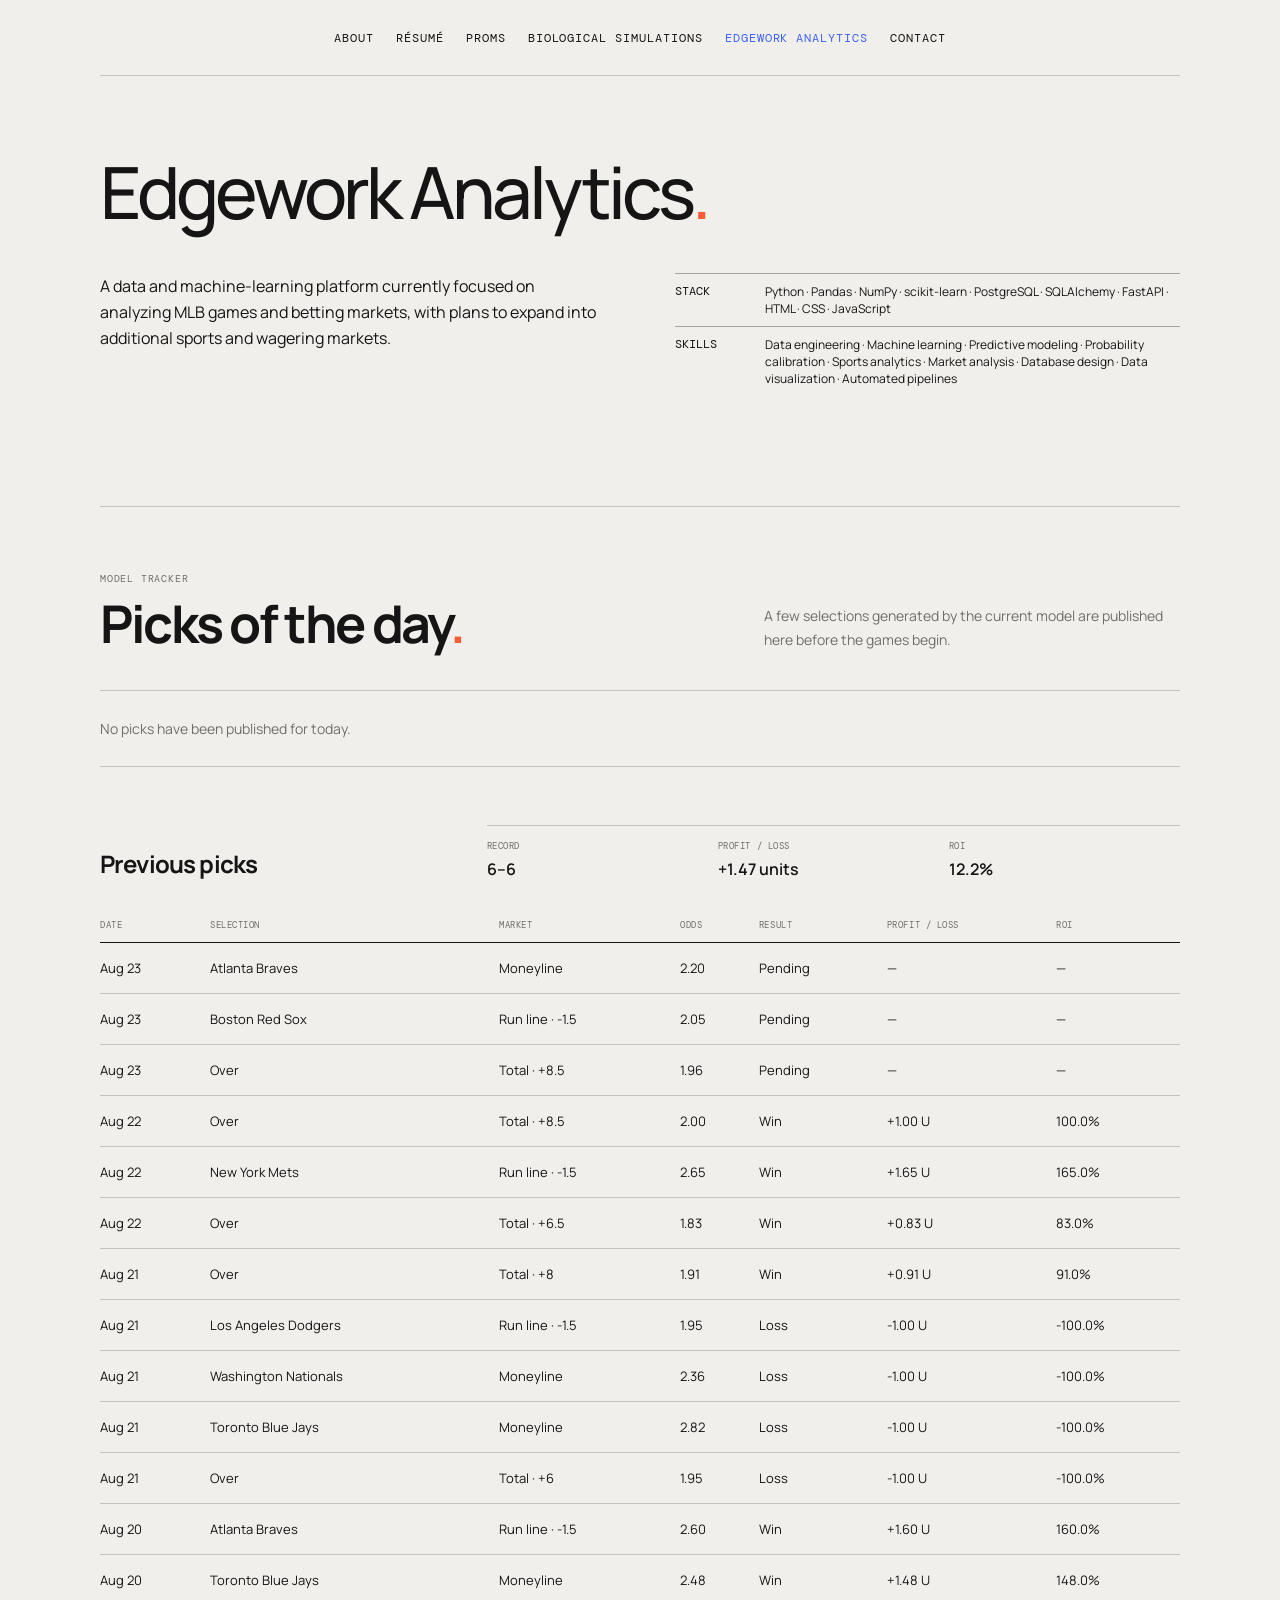
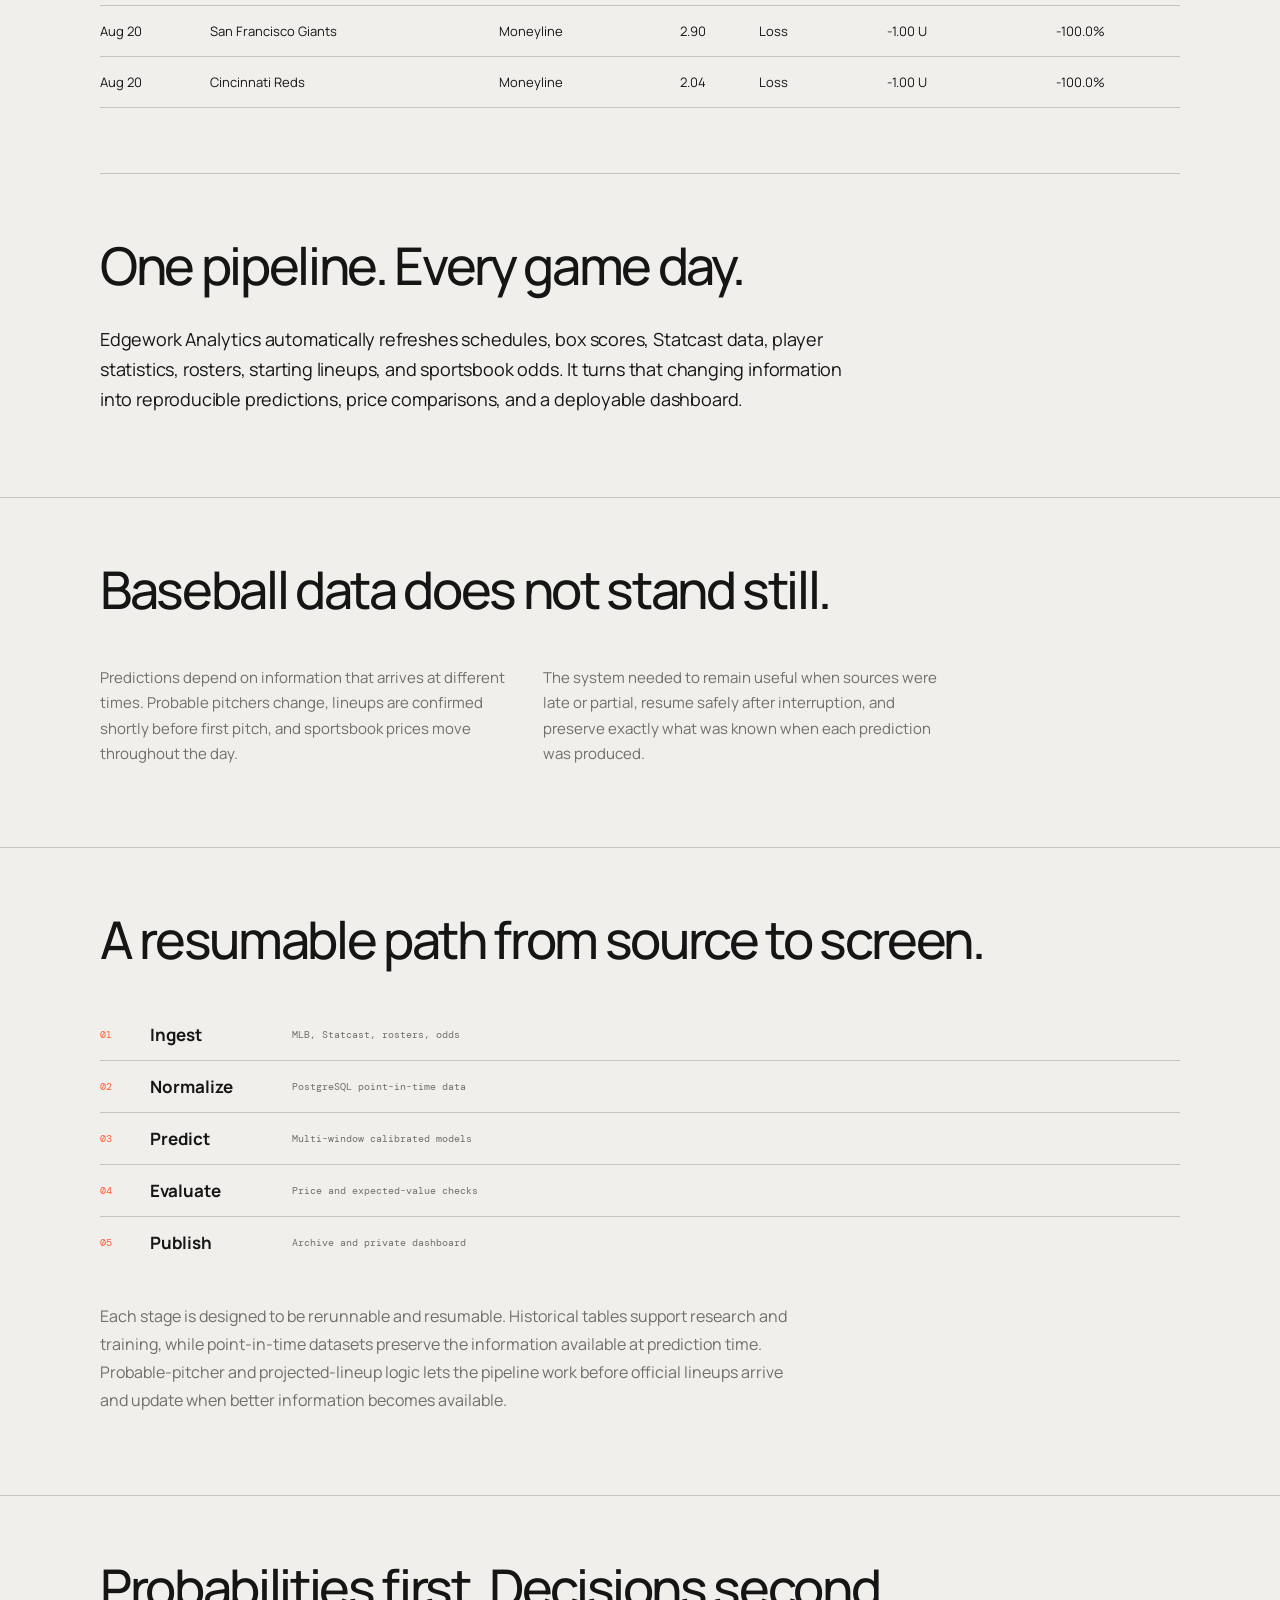
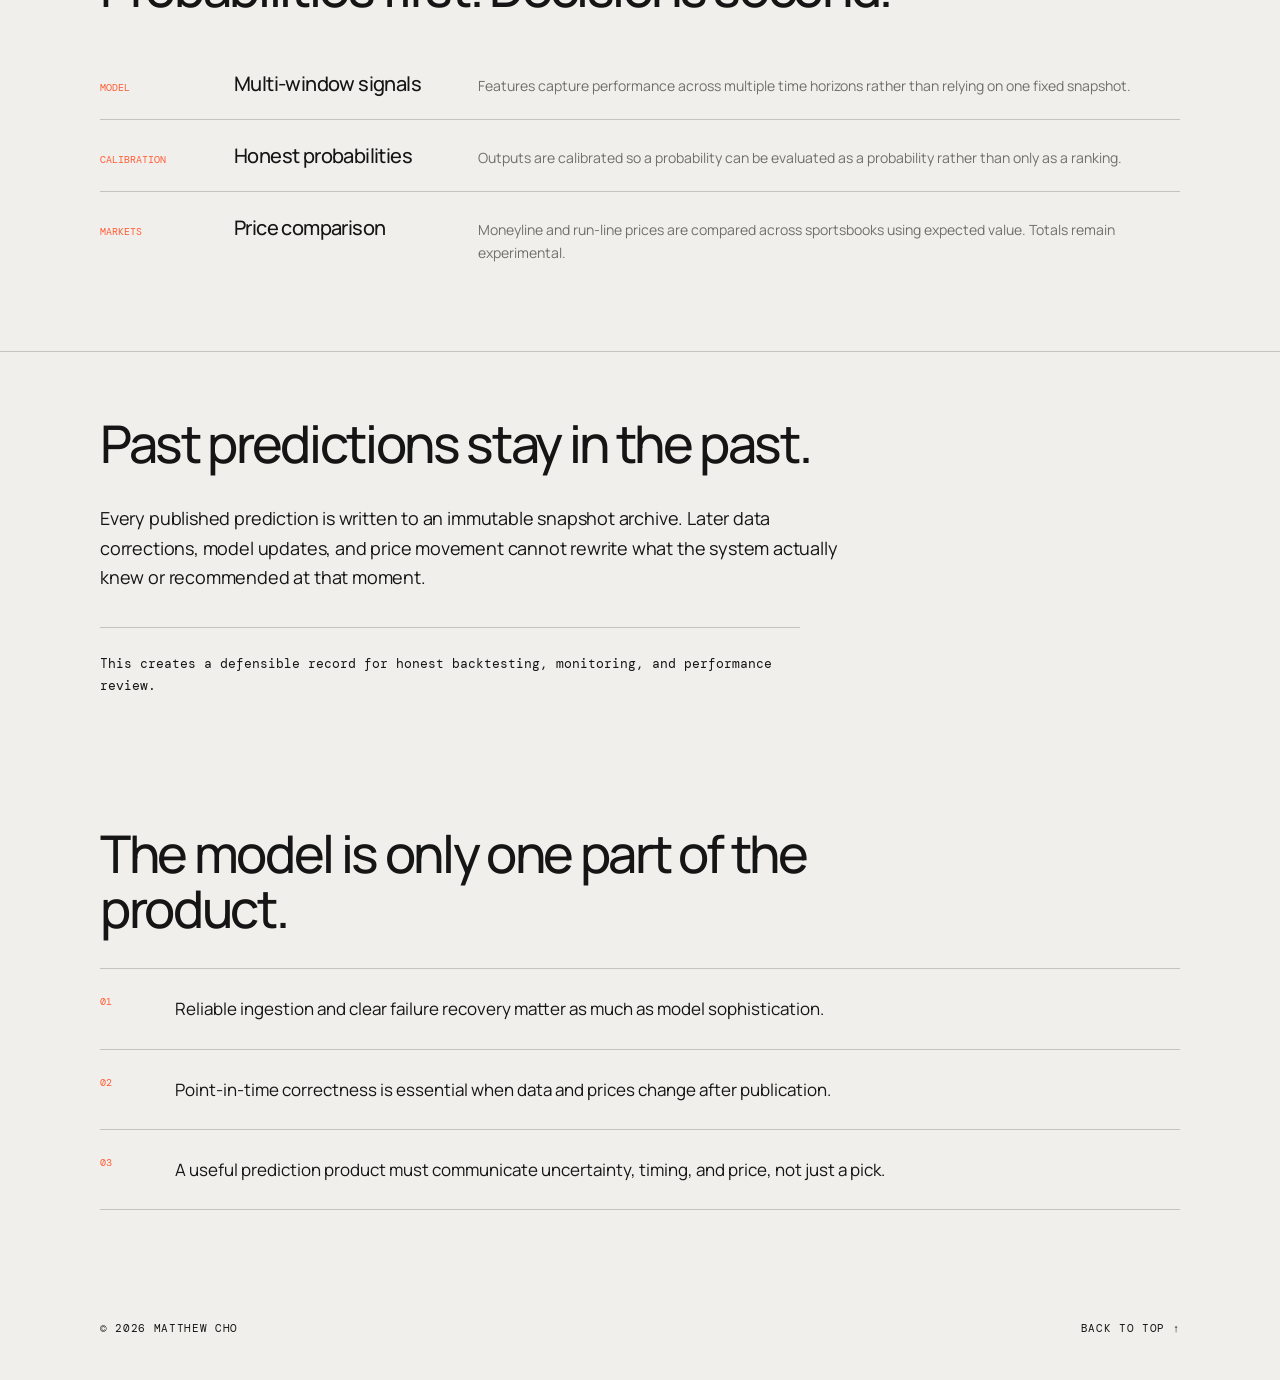
==== commit f3f82e7b: "Publish Edgework daily picks" ====
--- a/edgework-analytics.html
+++ b/edgework-analytics.html
@@ -64,43 +64,16 @@
           <p>A few selections generated by the current model are published here before the games begin.</p>
         </div>
 
-        <div class="daily-picks reveal" aria-live="polite">
-          <article class="pick-card" data-wager="1" data-odds="2.05">
-            <div class="pick-matchup">
-              <span>Matchup</span>
-              <strong>San Francisco Giants @ Boston Red Sox</strong>
-              <small>Aug 23 · 3:15 PM</small>
-            </div>
-            <div>
-              <span>Selection</span>
-              <strong>Boston Red Sox</strong>
-              <small>Spread · −1.5</small>
-            </div>
-            <div>
-              <span>Sportsbook</span>
-              <strong>Pinnacle</strong>
-            </div>
-            <div>
-              <span>Odds</span>
-              <strong>2.05</strong>
-            </div>
-            <div>
-              <span>Wager</span>
-              <strong>1.00 U</strong>
-            </div>
-            <div>
-              <span>To win</span>
-              <strong class="pick-to-win">1.05 U</strong>
-            </div>
-          </article>
+        <div class="daily-picks reveal" id="daily-picks" aria-live="polite">
+          <p class="picks-empty">Loading published picks…</p>
         </div>
 
         <div class="record-heading reveal">
           <h3>Previous picks</h3>
           <div class="record-summary" aria-label="Historical betting record">
-            <div><span>Record</span><strong>0–0</strong></div>
-            <div><span>Profit / loss</span><strong>0.00 units</strong></div>
-            <div><span>ROI</span><strong>0.0%</strong></div>
+            <div><span>Record</span><strong id="picks-record">0–0</strong></div>
+            <div><span>Profit / loss</span><strong id="picks-profit">0.00 units</strong></div>
+            <div><span>ROI</span><strong id="picks-roi">0.0%</strong></div>
           </div>
         </div>
 
@@ -117,7 +90,7 @@
                 <th>ROI</th>
               </tr>
             </thead>
-            <tbody>
+            <tbody id="previous-picks">
               <tr class="picks-table-empty">
                 <td colspan="7">Settled picks will appear here.</td>
               </tr>
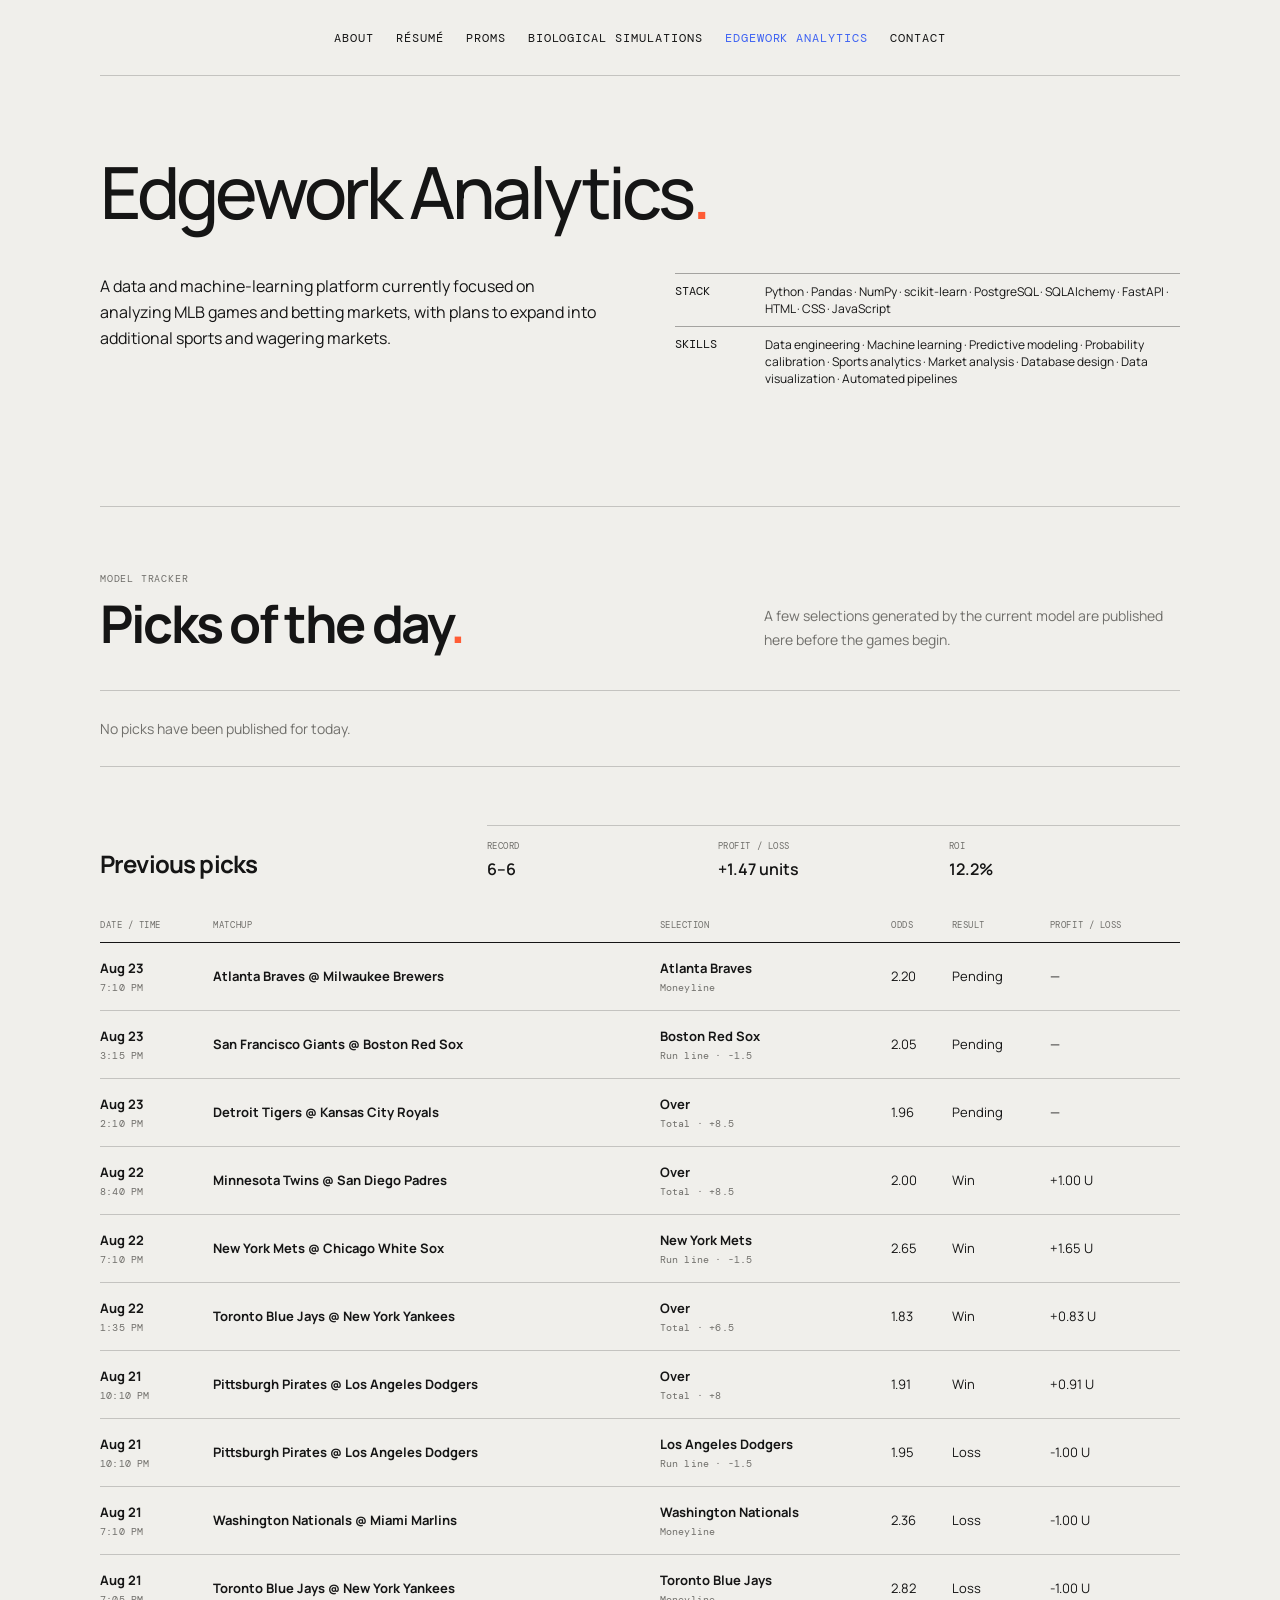
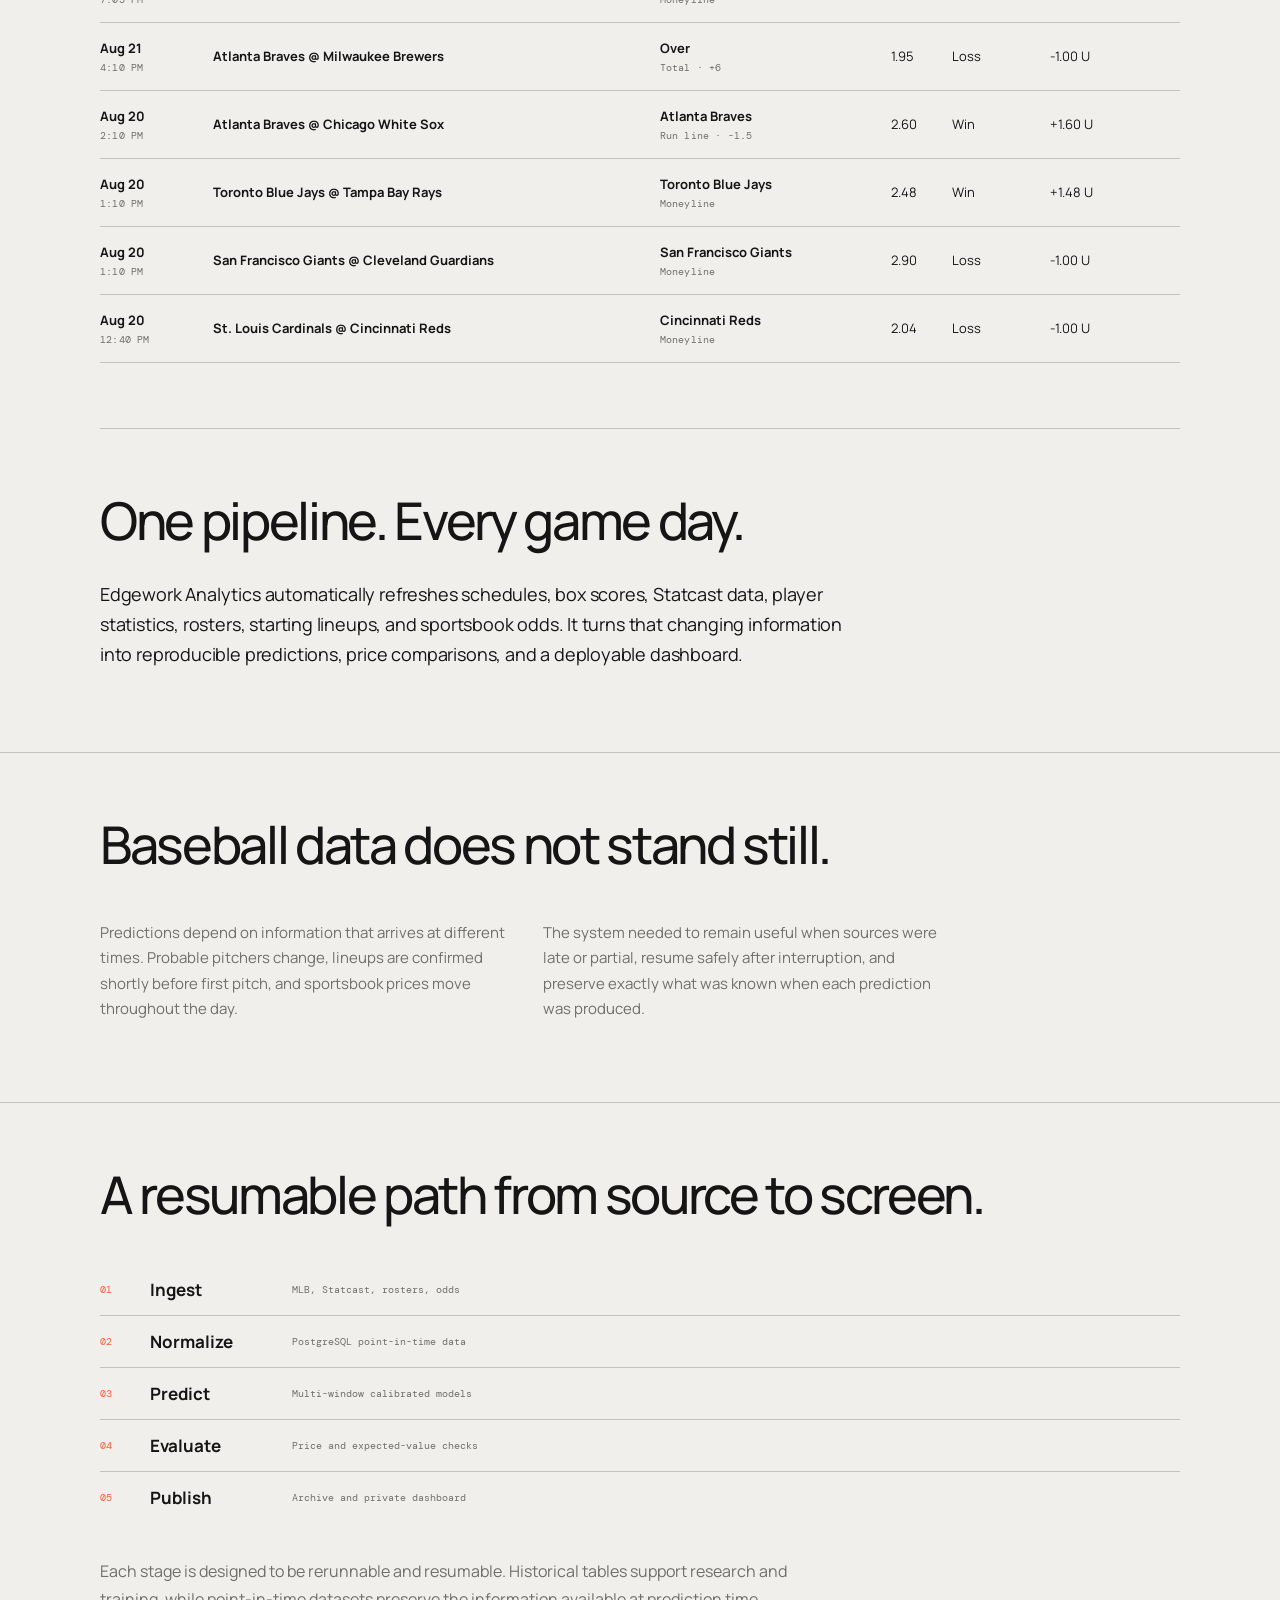
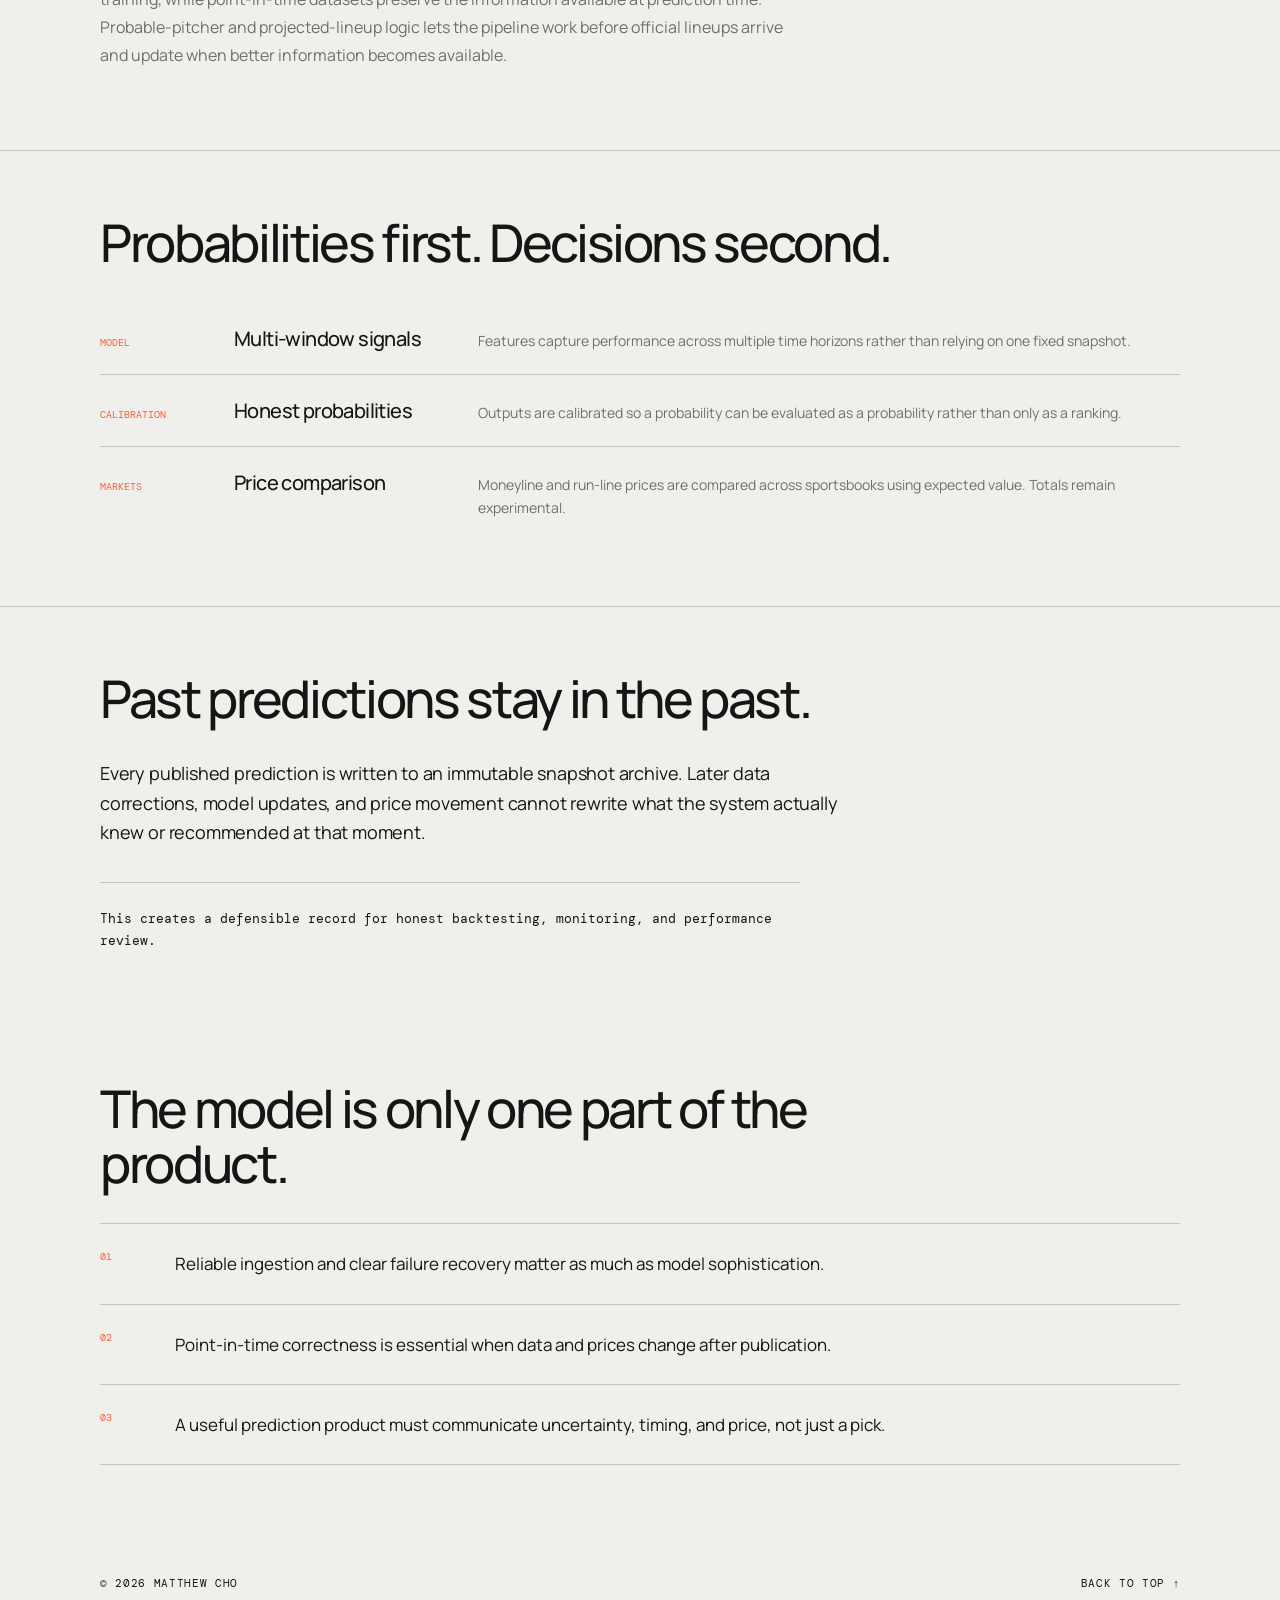
==== commit 752f8379: "Improve previous picks table" ====
--- a/edgework-analytics.html
+++ b/edgework-analytics.html
@@ -81,18 +81,17 @@
           <table class="picks-table">
             <thead>
               <tr>
-                <th>Date</th>
+                <th>Date / time</th>
+                <th>Matchup</th>
                 <th>Selection</th>
-                <th>Market</th>
                 <th>Odds</th>
                 <th>Result</th>
                 <th>Profit / loss</th>
-                <th>ROI</th>
               </tr>
             </thead>
             <tbody id="previous-picks">
               <tr class="picks-table-empty">
-                <td colspan="7">Settled picks will appear here.</td>
+                <td colspan="6">Settled picks will appear here.</td>
               </tr>
             </tbody>
           </table>
--- a/edgework.css
+++ b/edgework.css
@@ -207,6 +207,18 @@
   font-size: 13px;
 }
 
+.picks-table td strong,
+.picks-table td small {
+  display: block;
+}
+
+.picks-table td small {
+  margin-top: 4px;
+  color: var(--muted);
+  font: 10px "DM Mono", monospace;
+  letter-spacing: .02em;
+}
+
 .picks-table-empty td {
   color: var(--muted);
 }
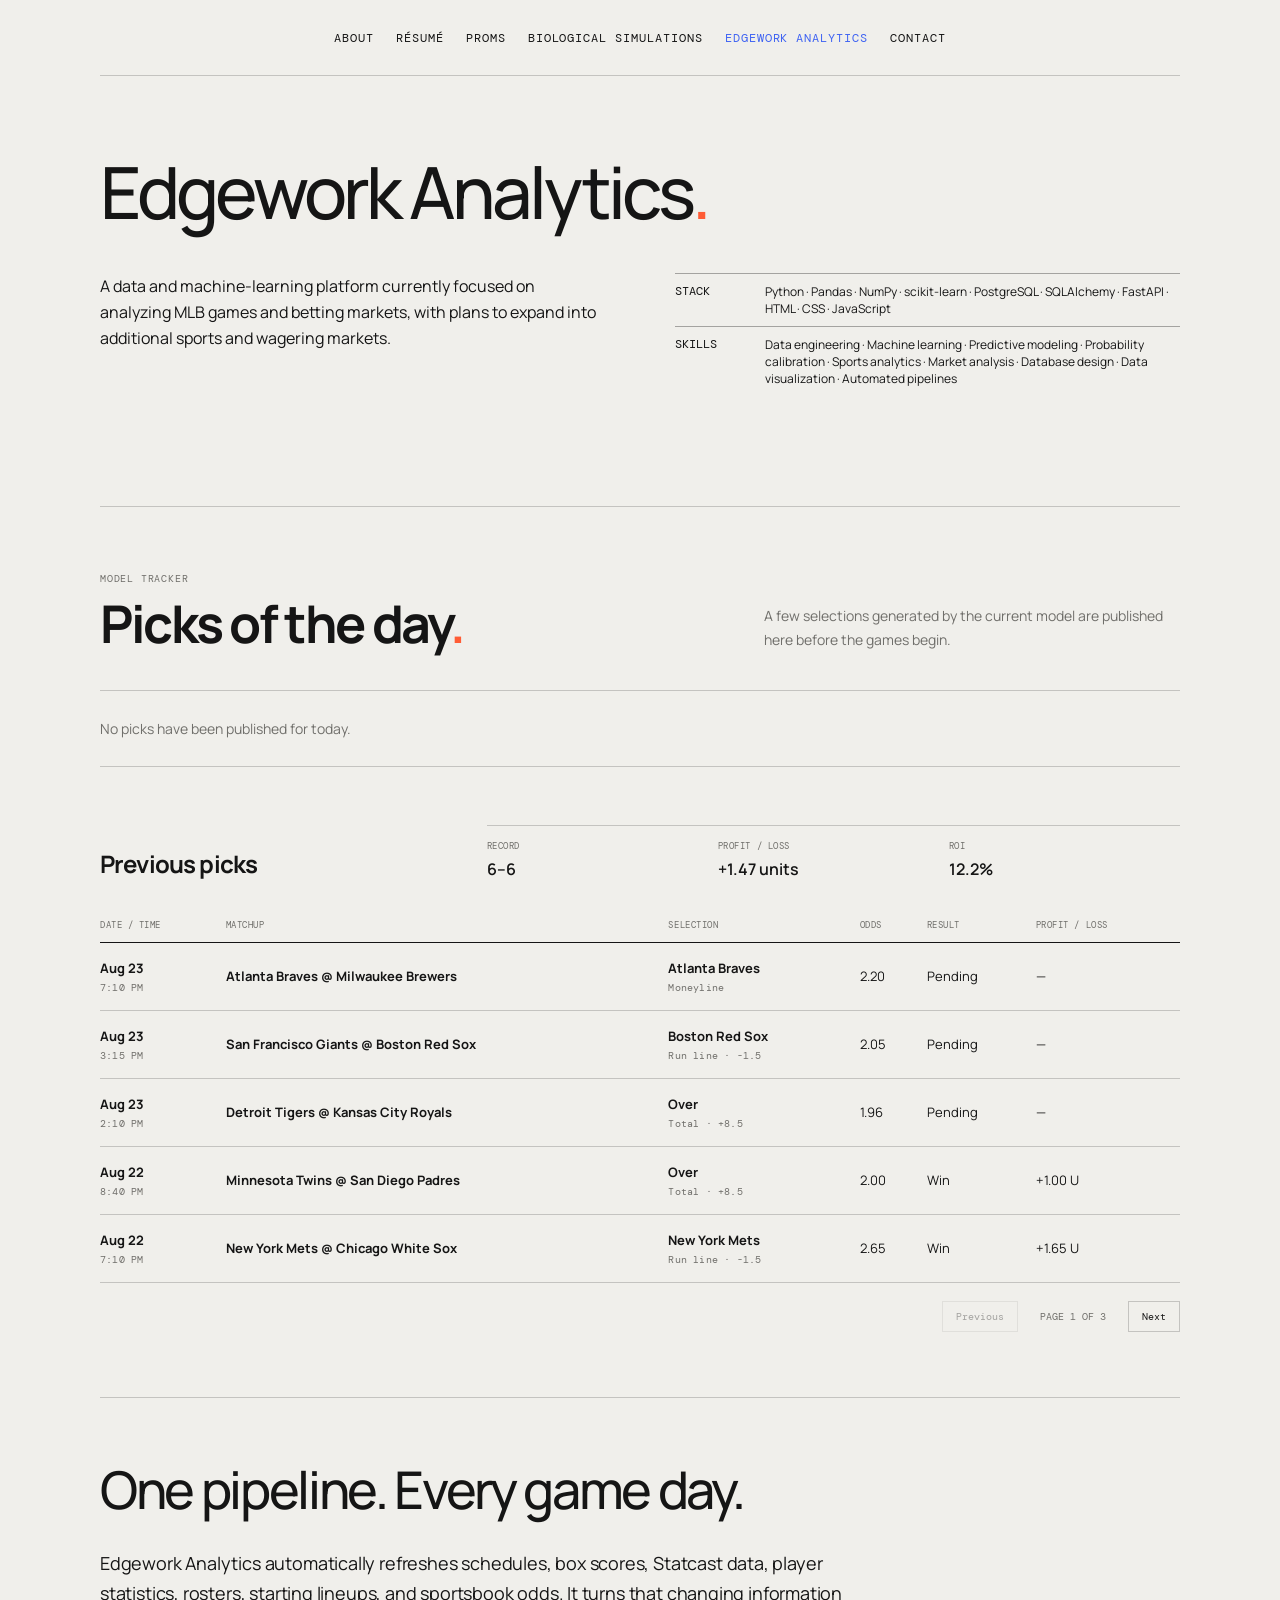
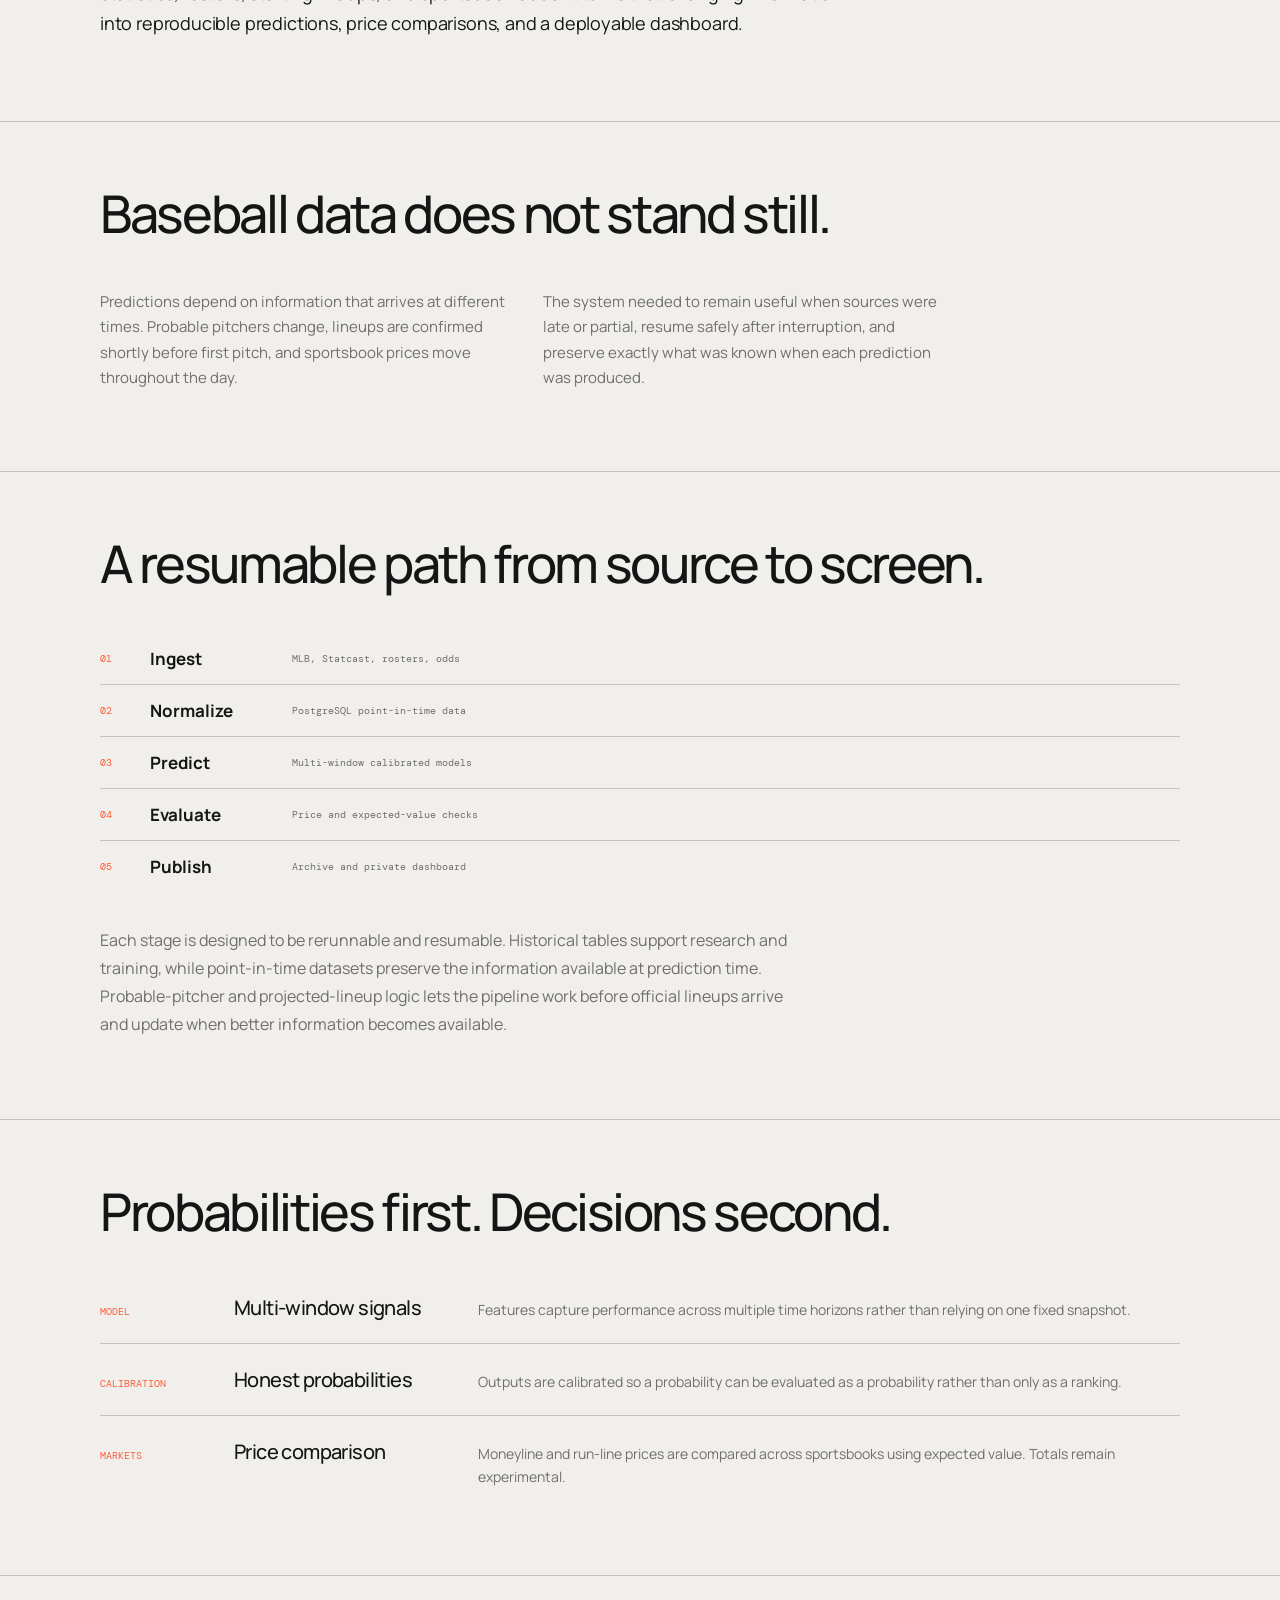
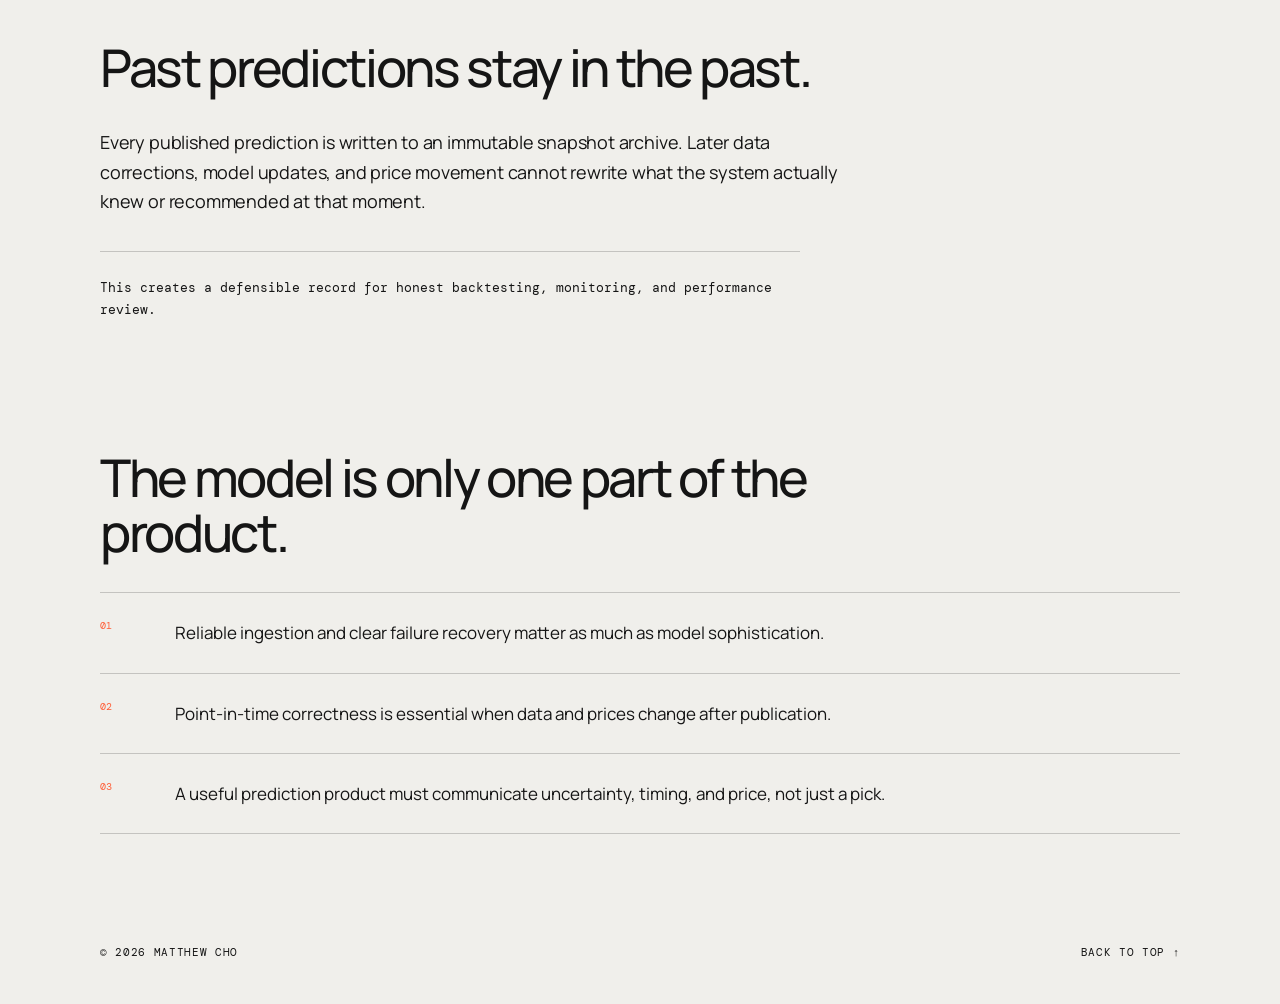
==== commit f33b400a: "Paginate previous Edgework picks" ====
--- a/edgework-analytics.html
+++ b/edgework-analytics.html
@@ -96,6 +96,11 @@
             </tbody>
           </table>
         </div>
+        <nav class="picks-pagination reveal" id="previous-picks-pagination" aria-label="Previous picks pages" hidden>
+          <button type="button" id="previous-picks-prev">Previous</button>
+          <span id="previous-picks-page">Page 1 of 1</span>
+          <button type="button" id="previous-picks-next">Next</button>
+        </nav>
       </section>
 
       <section id="overview" class="case-section section-shell">
--- a/edgework.css
+++ b/edgework.css
@@ -223,6 +223,40 @@
   color: var(--muted);
 }
 
+.picks-pagination {
+  display: flex;
+  justify-content: flex-end;
+  align-items: center;
+  gap: 14px;
+  margin-top: 18px;
+}
+
+.picks-pagination[hidden] {
+  display: none;
+}
+
+.picks-pagination span {
+  min-width: 82px;
+  color: var(--muted);
+  font: 10px "DM Mono", monospace;
+  text-align: center;
+  text-transform: uppercase;
+}
+
+.picks-pagination button {
+  padding: 8px 13px;
+  border: 1px solid var(--line);
+  background: transparent;
+  color: var(--ink);
+  font: 10px "DM Mono", monospace;
+  cursor: pointer;
+}
+
+.picks-pagination button:disabled {
+  cursor: default;
+  opacity: .35;
+}
+
 .edgework-study .case-section,
 .edgework-study .case-section-dark,
 .edgework-study .case-blue {
